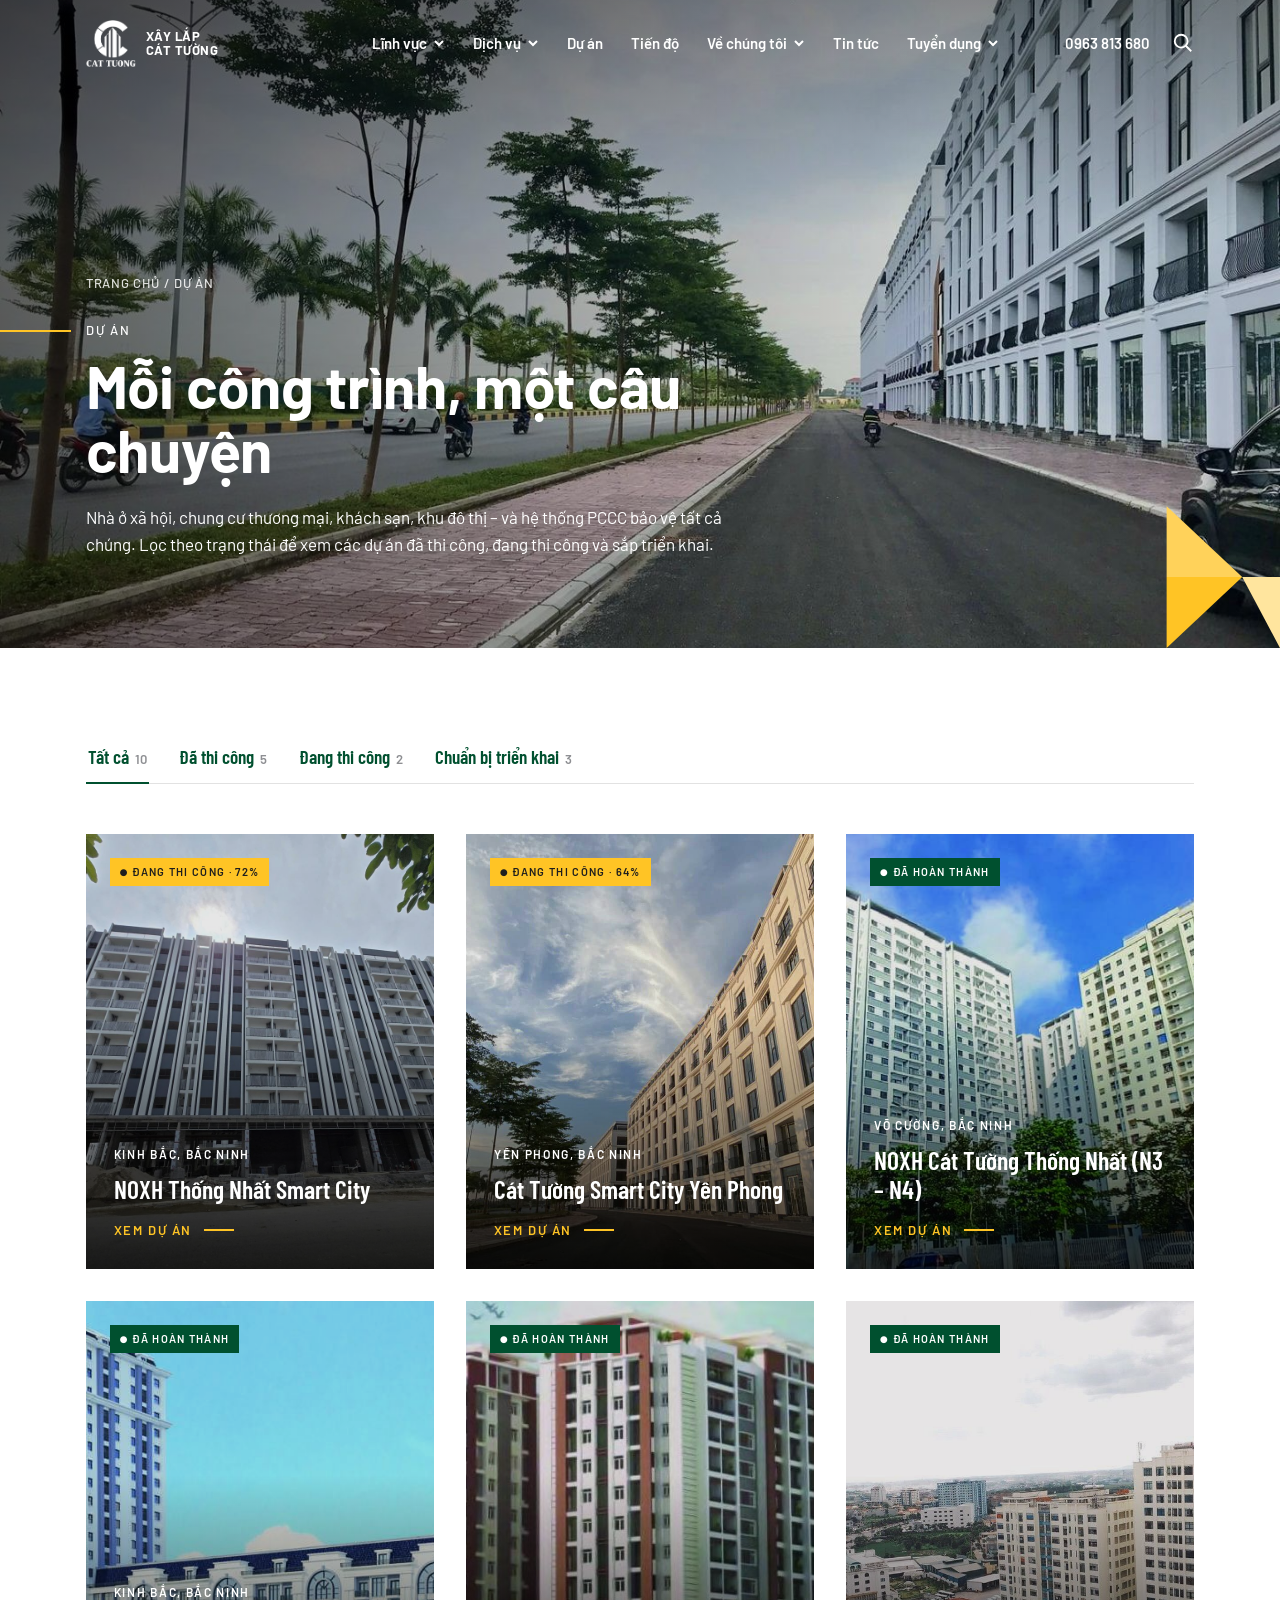
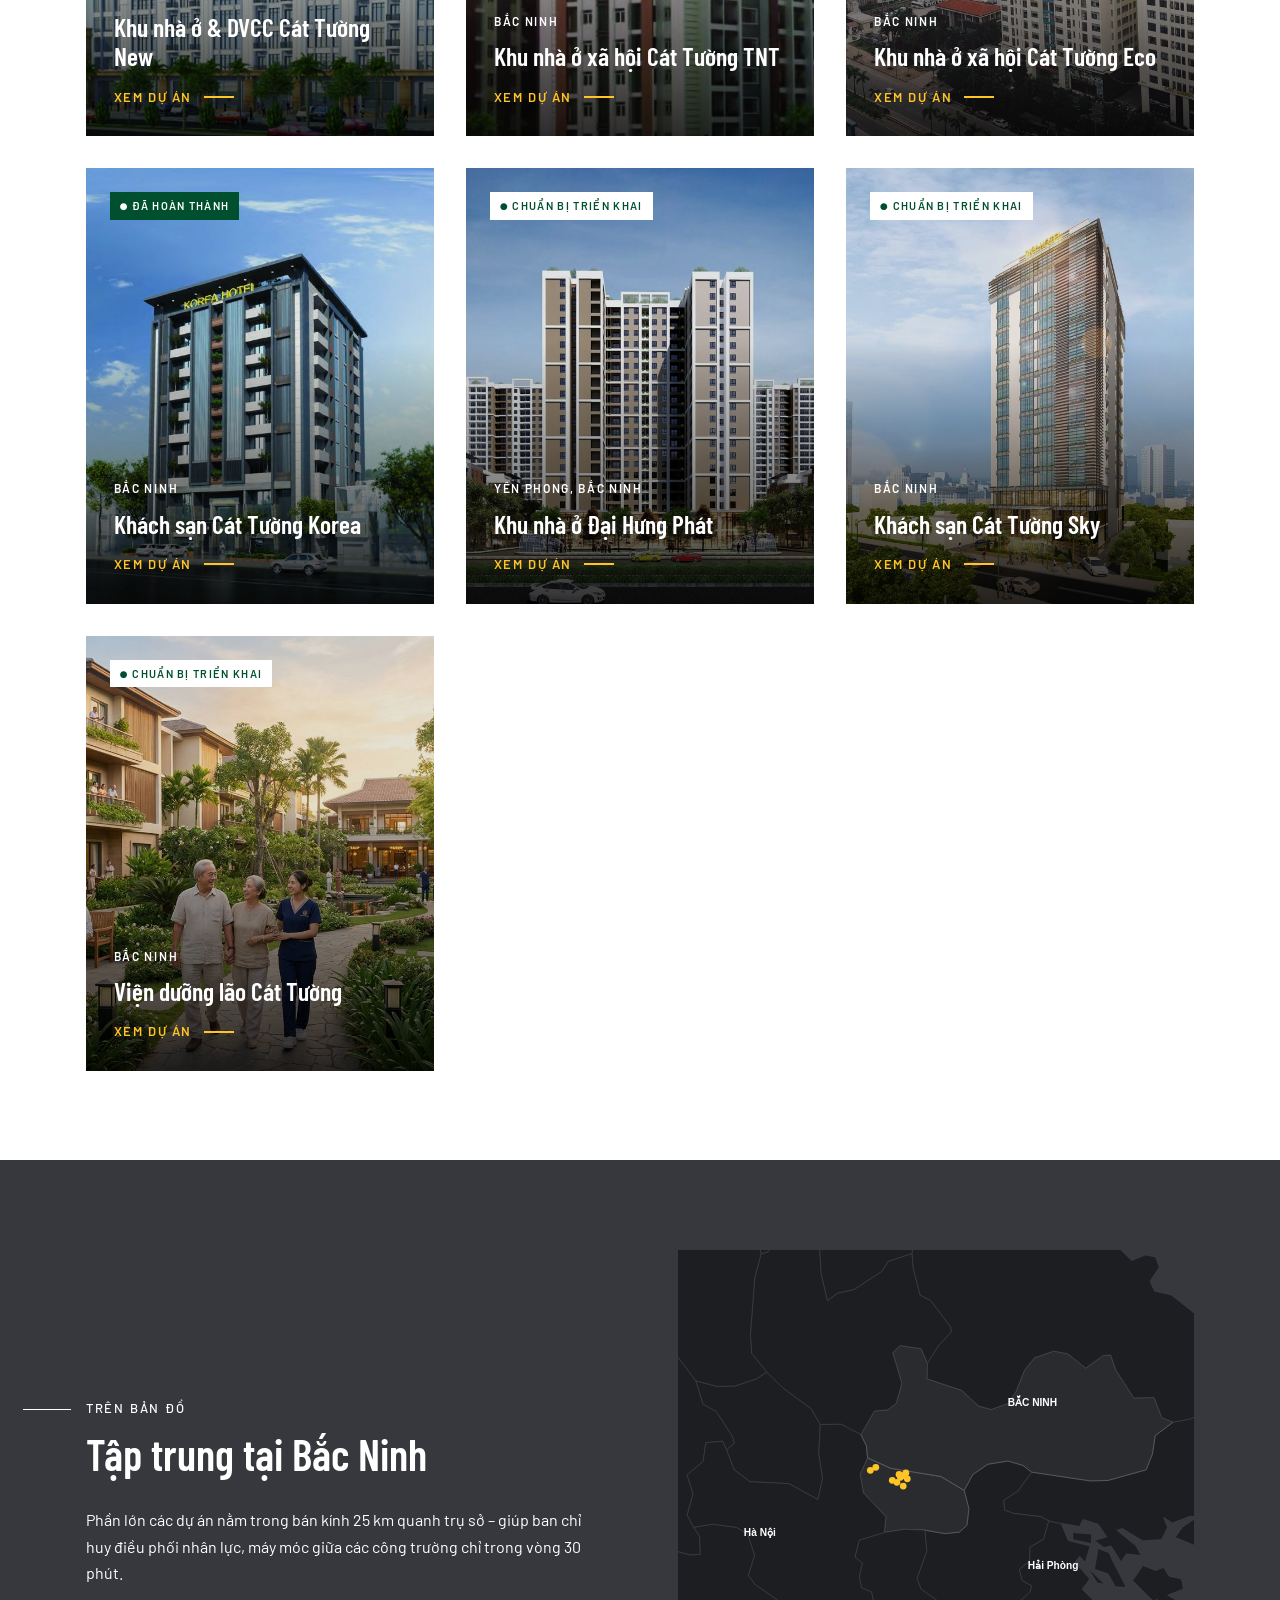
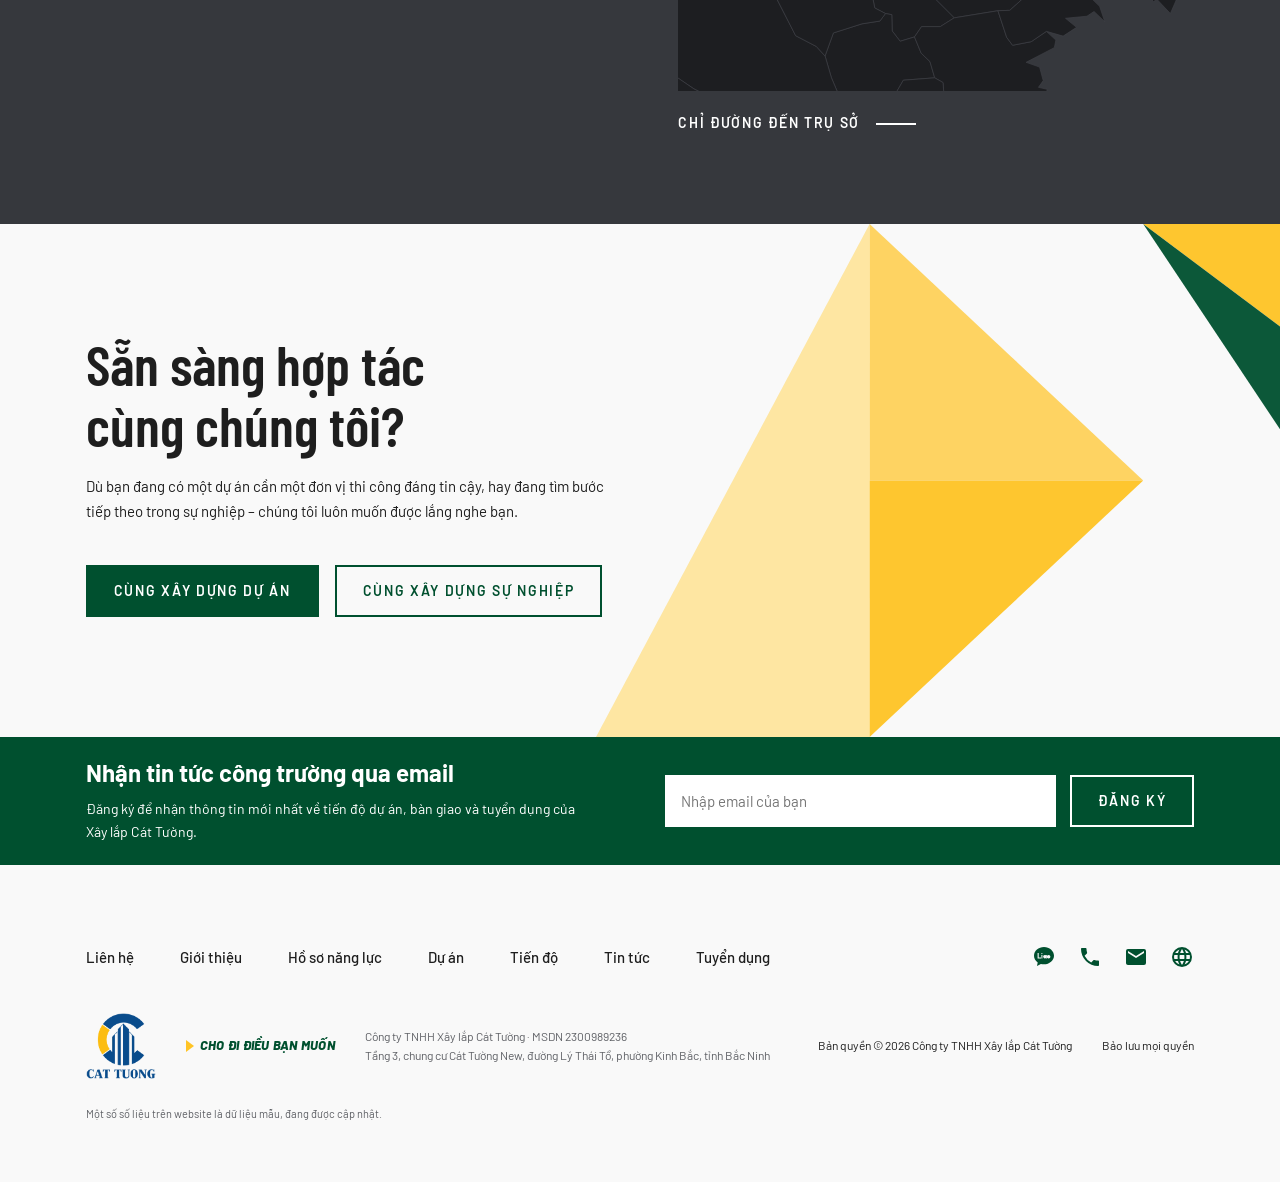
==== du-an-chi-tiet.html @ aa511624 "Website Xây lắp Cát Tường – giao diện theo pcl.com (Barlow, xanh #00502F, vàng #FFC425): header thả " ====
<!doctype html>
<html lang="vi">
<head>
<meta charset="utf-8"><meta name="viewport" content="width=device-width,initial-scale=1">
<title>Chi tiết dự án – Xây lắp Cát Tường</title>
<meta name="description" content="Thông tin chi tiết dự án do Công ty TNHH Xây lắp Cát Tường thi công.">
<link rel="icon" href="img/logo.png">
<link rel="preconnect" href="https://fonts.googleapis.com"><link rel="preconnect" href="https://fonts.gstatic.com" crossorigin>
<link href="https://fonts.googleapis.com/css2?family=Barlow:ital,wght@0,400;0,500;0,600;0,700;0,800;1,400;1,800&family=Barlow+Condensed:wght@500;600;700&display=swap" rel="stylesheet">
<link rel="stylesheet" href="assets/style.css">
</head>
<body data-page="du-an">
<main id="main"><div id="root"></div></main>
<script>document.write('<scr'+'ipt src="assets/data.js?v='+Math.floor(Date.now()/60000)+'"></scr'+'ipt>')</script>
<script src="assets/app.js"></script>
<script>
const id=new URLSearchParams(location.search).get('id'), P=CT.projects;
if(!P.find(x=>x.id===id)) location.replace('du-an.html');
const p=P.find(x=>x.id===id)||P[0], I=ctImg, [sc,st]=ctStatus(p.status);
document.title=p.name+' – Xây lắp Cát Tường';
const msCls={done:'d',cur:'c',next:''};
const others=P.filter(x=>x.id!==p.id).slice(0,3);
document.getElementById('root').innerHTML=`
<section class="phero" style="min-height:78vh"><img src="${I(p.cover)}" alt="${p.name}"><div class="wrap">
  <div class="crumbs"><a href="index.html">Trang chủ</a> / <a href="du-an.html">Dự án</a> / ${p.name}</div>
  <span class="tag ${sc}">${st}</span>
  <h1>${p.name}</h1><p>${p.summary}</p></div></section>

<section class="sec"><div class="wrap grid2" style="align-items:start">
  <div class="rv">
    <span class="eyebrow" style="color:var(--blue)">${p.type}</span>
    <h2 class="h2" style="font-size:clamp(28px,3vw,42px)">Câu chuyện công trình</h2>
    ${p.story.map(s=>`<p class="lead" style="margin-bottom:16px">${s}</p>`).join('')}
  </div>
  <div class="rv">
    <dl class="facts">
      <div><dt>Chủ đầu tư</dt><dd>${p.owner}</dd></div>
      <div><dt>Địa điểm</dt><dd>${p.location}</dd></div>
      <div style="grid-column:1/-1"><dt>Phạm vi công việc</dt><dd>${p.scope}</dd></div>
      <div><dt>Quy mô</dt><dd>${p.scale}</dd></div>
      <div><dt>Thời gian</dt><dd>${p.time}</dd></div>
      <div style="grid-column:1/-1"><dt>Giai đoạn hiện tại</dt><dd>${p.phase}</dd></div>
    </dl>
    <div class="prog" style="margin-top:24px"><div class="prog-top"><span>Tiến độ tổng thể</span><b>${p.progress}%</b></div><div class="bar"><i data-w="${p.progress}"></i></div></div>
  </div>
</div></section>

<section class="sec soft"><div class="wrap ${p.log?'grid2':''}" style="align-items:start">
  <div class="rv"><span class="eyebrow" style="color:var(--blue)">Mốc tiến độ</span><h2 class="h2" style="font-size:clamp(28px,3vw,42px)">Từ khởi công đến bàn giao</h2>
    <ul class="ms">${p.milestones.map(([s,d,t])=>`<li class="${msCls[s]}"><b>${d}${s==='cur'?' · Đang thực hiện':''}</b>${t}</li>`).join('')}</ul></div>
  ${p.log?`<div class="rv"><span class="eyebrow" style="color:var(--blue)">Nhật ký công trường</span><div style="display:grid;gap:16px;margin-top:20px">${p.log.map(([d,im,t])=>`<a href="${I(im)}" data-lb="log" data-cap="${d} – ${t}" style="display:grid;grid-template-columns:140px 1fr;gap:16px;align-items:center;background:#fff;padding:10px"><img src="${I(im)}" alt="" loading="lazy" style="aspect-ratio:4/3;object-fit:cover"><span><b style="color:var(--blue)">${d}</b><br>${t}</span></a>`).join('')}</div></div>`:''}
</div></section>

<section class="sec"><div class="wrap">
  <div class="sec-head"><div><span class="eyebrow" style="color:var(--blue)">Thư viện ảnh</span><h2 class="h2" style="font-size:clamp(28px,3vw,42px)">Hình ảnh dự án</h2></div><span style="color:var(--muted)">${p.images.length} ảnh · bấm để phóng to</span></div>
  <div class="gal rv">${p.images.map((im,i)=>`<a class="${i===0?'w':''}" href="${I(im)}" data-lb="g" data-cap="${p.name}"><img src="${I(im)}" alt="" loading="lazy"></a>`).join('')}</div>
</div></section>

<section class="sec soft"><div class="wrap">
  <div class="sec-head"><h2 class="h2" style="font-size:clamp(28px,3vw,42px)">Dự án khác</h2><a class="link" href="du-an.html"><span class="arrow">Tất cả dự án</span></a></div>
  <div class="grid3">${others.map(ctCard).join('')}</div>
</div></section>`;
ctObserve();
</script>
</body>
</html>
---- assets/style.css ----
/* Xây lắp Cát Tường — hệ thiết kế theo pcl.com
   Màu: xanh PCL #00502F, vàng #FFC425, than chì #36383D, nền xám #F9F9F9
   Chữ: Barlow (thân) + Barlow Condensed (tiêu đề) – đúng font PCL, có đủ dấu tiếng Việt */
:root{
  --red:#00502F;--red-dark:#004026;--red-faded:#E3EDE8;--teal:#1E1E1E;--teal-dark:#36383D;--black:#36383D;--yellow:#FFC425;
  --gray-l:#E2E2E2;--gray-d:#CFCFCF;--soft:#F9F9F9;--line:#E2E2E2;--paper:#fff;
  --ink:#1E1E1E;--ink-2:#1E1E1E;--muted:#5f6166;
  --navy:var(--black);--blue:var(--red);--accent:var(--yellow);--sky:var(--red);
  --green:#00502F;--sage:#9DBDAE;--y2:#FFE59E;--y3:#FFD25A;--char:#36383D;
  --max:1152px;--gut:clamp(16px,6.7vw,144px);--radius:0px;
  --font:'Barlow',ui-sans-serif,system-ui,sans-serif;
  --f-head:'Barlow Condensed','Barlow',ui-sans-serif,system-ui,sans-serif;
  --f-mono:'Barlow',ui-sans-serif,system-ui,sans-serif;
}
*{box-sizing:border-box;margin:0;padding:0}
html{scroll-behavior:smooth}
body{font-family:var(--font);color:var(--teal);background:#fff;font-size:20px;line-height:1.5;letter-spacing:-.005em;-webkit-font-smoothing:antialiased;overflow-x:hidden}
img,video{max-width:100%;display:block}
a{color:inherit;text-decoration:none}
button{font:inherit;cursor:pointer;border:0;background:none;color:inherit}
.wrap{max-width:calc(var(--max) + 2*var(--gut));margin:0 auto;padding:0 var(--gut)}
.skip{position:absolute;left:-999px;top:8px;background:var(--red);color:#fff;padding:8px 14px;z-index:999}
.skip:focus{left:8px}
h1,h2,h3,.h2,.h3{font-family:var(--f-head);font-weight:400;letter-spacing:-.01em}
.mono,.eyebrow{font-family:var(--f-mono);text-transform:uppercase;letter-spacing:.02em}

/* ---------- header ---------- */
.hdr{position:fixed;inset:0 0 auto 0;z-index:100;color:#fff;border-top:4px solid var(--red);transition:transform .35s,background .3s,color .3s}
.hdr.solid,.hdr.light{background:#fff;color:var(--teal);box-shadow:0 1px 0 var(--line)}
.hdr.hide{transform:translateY(-100%)}
.hdr-in{display:flex;align-items:center;gap:40px;height:86px}
.brand{display:flex;align-items:center;gap:10px;font-family:var(--f-head);font-weight:700;font-size:17px;line-height:1.05;letter-spacing:.01em}
.brand img{width:46px;height:46px;object-fit:contain;background:#fff;border-radius:50%;padding:3px}
.brand small{display:block;font-family:var(--f-mono);font-weight:400;font-size:10px;letter-spacing:.06em;opacity:.8;text-transform:uppercase;margin-top:3px}
.nav{display:flex;gap:6px;margin-left:auto;align-items:center;list-style:none}
.nav>li{position:relative;list-style:none}
.nav>li>a{display:block;padding:30px 20px;font-weight:600;font-size:17px;text-transform:uppercase;letter-spacing:.01em}
.nav>li>a.on,.nav>li:hover>a{color:var(--red)}
.mega{position:absolute;top:100%;left:50%;transform:translateX(-50%) translateY(6px);width:620px;background:#fff;color:var(--teal);display:grid;grid-template-columns:240px 1fr;opacity:0;visibility:hidden;transition:.25s;box-shadow:0 24px 60px rgba(0,0,0,.18);border-radius:var(--radius);overflow:hidden}
.nav>li:hover .mega,.nav>li:focus-within .mega{opacity:1;visibility:visible;transform:translateX(-50%)}
.mega img{width:100%;height:100%;object-fit:cover;min-height:240px}
.mega ul{list-style:none;padding:26px 30px}
.mega li a{display:block;padding:9px 0;font-size:17px;font-weight:500}
.mega li a:hover{color:var(--red)}
.mega h4{font-family:var(--f-mono);font-weight:400;font-size:12px;letter-spacing:.04em;text-transform:uppercase;color:var(--red);margin-bottom:8px}
.hdr .icons{display:flex;align-items:center;gap:14px}
.hdr .search{width:44px;height:44px;display:grid;place-items:center}
.burger{width:48px;height:48px;border-radius:50%;background:#2b2b2b;position:relative;display:block}
.hdr.solid .burger,.hdr.light .burger{background:var(--soft)}
.burger span{position:absolute;left:14px;height:2px;background:#fff;border-radius:2px;transition:.3s}
.hdr.solid .burger span,.hdr.light .burger span{background:var(--teal)}
.burger span:nth-child(1){top:17px;width:20px}.burger span:nth-child(2){top:23px;width:20px}.burger span:nth-child(3){top:29px;width:14px}
.hdr .cta{display:none}

/* full menu (meganav) */
.meganav{position:fixed;inset:0;z-index:200;background:#fff;color:var(--teal);display:grid;grid-template-columns:minmax(300px,30%) 1fr;transform:translateY(-102%);transition:transform .5s cubic-bezier(.7,0,.2,1);overflow:auto}
.menu-open .meganav{transform:none}
.menu-open{overflow:hidden}
.meganav .col-l{background:var(--soft);padding:110px 40px 60px}
.meganav .col-r{padding:110px clamp(24px,5vw,80px) 60px;display:grid;grid-template-columns:repeat(3,1fr);gap:40px 50px;align-content:start}
.meganav h5{font-family:var(--f-mono);font-weight:400;font-size:12px;text-transform:uppercase;letter-spacing:.04em;color:var(--red);margin-bottom:14px}
.meganav .grp>a{display:block;font-family:var(--f-head);font-size:30px;line-height:1.15;margin-bottom:14px}
.meganav .grp>a:hover,.meganav li a:hover{color:var(--red)}
.meganav ul{list-style:none}.meganav li a{display:block;padding:6px 0;font-size:18px}
.meganav .post{display:grid;grid-template-columns:96px 1fr;gap:14px;margin-bottom:20px;align-items:center}
.meganav .post img{aspect-ratio:1;object-fit:cover;border-radius:4px}
.meganav .post b{display:block;font-weight:500;font-size:16px;line-height:1.3}
.meganav .post small{font-family:var(--f-mono);font-size:11px;text-transform:uppercase;color:var(--muted)}
.meganav .close{position:absolute;top:26px;right:clamp(16px,7vw,100px);width:48px;height:48px;border-radius:50%;background:var(--soft);font-size:26px;line-height:1}
.meganav .mtop{position:absolute;top:26px;left:40px}
.meganav .contact{grid-column:1/-1;border-top:1px solid var(--line);padding-top:26px;display:flex;gap:40px;flex-wrap:wrap;font-size:18px}
@media (max-width:1100px){.nav{display:none}}
@media (max-width:860px){.meganav{grid-template-columns:1fr}.meganav .col-l{order:2;padding:40px 24px}.meganav .col-r{grid-template-columns:1fr;padding:100px 24px 30px;gap:26px}.meganav .mtop{left:24px}.meganav .close{right:16px}}

/* ---------- arrow links (đặc trưng Bechtel) ---------- */
.arr,.link{display:inline-flex;align-items:center;gap:16px;color:var(--red);font-weight:600;font-size:18px;line-height:1.2;letter-spacing:-.01em;border:0;padding:0}
.arr::before,.link::before{content:"";flex:0 0 46px;height:46px;border-radius:50%;background:var(--red) url("data:image/svg+xml,%3Csvg xmlns='http://www.w3.org/2000/svg' viewBox='0 0 24 24' fill='none' stroke='white' stroke-width='2.2' stroke-linecap='round' stroke-linejoin='round'%3E%3Cpath d='M5 12h14M13 6l6 6-6 6'/%3E%3C/svg%3E") center/22px no-repeat;transition:transform .25s,background-color .25s}
.arr:hover::before,.link:hover::before{transform:translateX(4px);background-color:var(--red-dark)}
.on-dark .arr,.dark .link,.dark .arr,.vbg .arr{color:#fff}
.link .arrow::after{content:none}
.arr.up::before{background-image:url("data:image/svg+xml,%3Csvg xmlns='http://www.w3.org/2000/svg' viewBox='0 0 24 24' fill='none' stroke='white' stroke-width='2.2' stroke-linecap='round'%3E%3Cpath d='M7 17L17 7M8 7h9v9'/%3E%3C/svg%3E")}
.go{position:absolute;right:20px;bottom:20px;width:40px;height:40px;border-radius:50%;background:var(--red) url("data:image/svg+xml,%3Csvg xmlns='http://www.w3.org/2000/svg' viewBox='0 0 24 24' fill='none' stroke='white' stroke-width='2' stroke-linecap='round'%3E%3Cpath d='M7 17L17 7M8 7h9v9'/%3E%3C/svg%3E") center/20px no-repeat;transition:transform .25s}
a:hover .go{transform:scale(1.1)}

/* buttons (mono, viền đỏ như ACCEPT ALL) */
.btn{display:inline-flex;align-items:center;gap:10px;padding:13px 22px;font-family:var(--f-mono);font-size:14px;text-transform:uppercase;letter-spacing:.04em;border:1.5px solid var(--red);border-radius:2px;transition:.2s}
.btn-p,.btn-d{background:var(--red);color:#fff}
.btn-p:hover,.btn-d:hover{background:var(--red-dark);border-color:var(--red-dark)}
.btn-o{color:#fff;border-color:#fff}
.btn-o:hover{background:#fff;color:var(--black)}
.btns{display:flex;gap:14px;flex-wrap:wrap;margin-top:34px}
.arrow::after{content:" →"}

/* ---------- home hero ---------- */
.hero{position:relative;min-height:100svh;background:#000;color:#fff;display:flex;align-items:flex-end;overflow:hidden}
.hero-bg{position:absolute;inset:0}
.hero-bg video,.hero-bg img{width:100%;height:100%;object-fit:cover;opacity:.55}
.hero::after{content:"";position:absolute;inset:0;background:linear-gradient(180deg,rgba(0,0,0,.55),rgba(0,0,0,.15) 40%,rgba(0,0,0,.7))}
.hero-in{position:relative;z-index:2;width:100%;padding-top:140px;padding-bottom:70px;display:grid;grid-template-columns:1fr 340px;gap:60px;align-items:end}
.hero h1{font-size:clamp(48px,8.4vw,120px);line-height:1;letter-spacing:-.02em;max-width:11ch}
.hero p{font-size:clamp(18px,1.6vw,24px);line-height:1.5;max-width:36em;margin-top:44px;letter-spacing:-.015em}
.hero-news{position:relative;display:flex;align-items:center;gap:16px}
.hero-news .stack{position:relative;flex:1}
.hero-news .stack::before{content:"";position:absolute;inset:18px 18px -2px -18px;background:#fff;opacity:.85;border-radius:8px;z-index:0}
.hero-news .nc{position:relative;z-index:1;background:#fff;color:var(--black);border-radius:8px;padding:22px;display:none}
.hero-news .nc.on{display:block;animation:fade .5s}
.hero-news .nc img{border-radius:6px;aspect-ratio:16/9;object-fit:cover;width:100%}
.hero-news .nc b{display:block;font-weight:500;font-size:17px;line-height:1.3;margin-top:16px}
.hero-news .nc small{display:block;font-family:var(--f-mono);font-size:11px;text-transform:uppercase;color:var(--red);margin-top:10px}
.hero-news>button{width:28px;height:40px;font-size:30px;color:#fff;opacity:.85}
.hero-news>button:hover{opacity:1}
@keyframes fade{from{opacity:0;transform:translateY(10px)}to{opacity:1;transform:none}}
@media (max-width:900px){.hero-in{grid-template-columns:1fr;gap:40px}.hero-news{max-width:380px}}

/* ---------- inner hero ---------- */
.phero{position:relative;color:#fff;min-height:70vh;display:flex;align-items:flex-end;background:#000;overflow:hidden}
.phero>img,.phero>video{position:absolute;inset:0;width:100%;height:100%;object-fit:cover;opacity:.6}
.phero::before{content:"";position:absolute;inset:0;z-index:1;background:linear-gradient(180deg,rgba(0,0,0,.5),rgba(0,0,0,.05) 45%,rgba(0,0,0,.75))}
.phero .wrap{position:relative;z-index:2;padding-top:150px;padding-bottom:70px;width:100%}
.phero h1{font-size:clamp(44px,7vw,104px);line-height:1;letter-spacing:-.02em;margin:18px 0 26px;max-width:14ch}
.phero p{max-width:38em;font-size:clamp(18px,1.5vw,22px)}
.crumbs{font-family:var(--f-mono);font-size:12px;text-transform:uppercase;letter-spacing:.04em;opacity:.85}
.crumbs a:hover{color:var(--yellow)}
.phero .eyebrow{color:var(--yellow)}

/* ---------- sections ---------- */
.sec{padding:clamp(80px,10vw,140px) 0}
.sec.soft{background:var(--soft)}
.sec.dark,.sec.blue{background:var(--black);color:#fff}
/* (đã bỏ nền chấm bi) */
.eyebrow{display:inline-block;font-size:13px;color:var(--red)}
.dark .eyebrow,.vbg .eyebrow{color:var(--yellow)}
.eyebrow::before{content:none}
.h2{font-size:clamp(40px,5vw,72px);line-height:1.05;letter-spacing:-.02em;margin:12px 0 30px;max-width:16ch}
.h3{font-size:clamp(26px,2.4vw,36px);line-height:1.15;margin-bottom:16px}
.lead{font-size:clamp(18px,1.4vw,20px);line-height:1.55;color:var(--teal);max-width:38em}
.dark .lead,.vbg .lead,.blue .lead{color:#fff}
.lead+.lead{margin-top:24px}
.sec-head{display:flex;justify-content:space-between;align-items:flex-end;gap:30px;margin-bottom:56px;flex-wrap:wrap}
.sec-head .h2{margin-bottom:0}
.split{display:grid;grid-template-columns:1fr 1fr;gap:clamp(30px,6vw,100px);align-items:start}
.split .h2{margin-top:0}
.grid2{display:grid;grid-template-columns:1fr 1fr;gap:clamp(30px,6vw,100px);align-items:center}
.grid3{display:grid;grid-template-columns:repeat(3,1fr);gap:32px}
.grid4{display:grid;grid-template-columns:repeat(4,1fr);gap:24px}
@media (max-width:900px){.split,.grid2,.grid3{grid-template-columns:1fr}.grid4{grid-template-columns:1fr 1fr}}
@media (max-width:520px){.grid4{grid-template-columns:1fr}}

/* video background section */
.vbg{position:relative;color:#fff;background:#000;overflow:hidden;min-height:100svh;display:flex;align-items:flex-end}
.vbg>video,.vbg>img{position:absolute;inset:0;width:100%;height:100%;object-fit:cover;opacity:.6}
.vbg::before{content:"";position:absolute;inset:0;z-index:1;background:linear-gradient(180deg,rgba(0,0,0,.25),rgba(0,0,0,.1) 40%,rgba(0,0,0,.8))}
.vbg .wrap{position:relative;z-index:2;width:100%;padding-top:120px;padding-bottom:80px}
.vbg .split{align-items:end}
.vbg .h2{margin-bottom:34px}
.play{display:inline-flex;align-items:center;gap:20px;text-align:left}
.play i{width:64px;height:64px;border-radius:50%;background:var(--red);position:relative;flex:0 0 64px;transition:transform .25s}
.play i::after{content:"";position:absolute;left:26px;top:20px;border-left:18px solid #fff;border-top:12px solid transparent;border-bottom:12px solid transparent}
.play:hover i{transform:scale(1.08)}
.play b{display:block;font-weight:500;font-size:20px}
.play small{font-size:13px;opacity:.85}
.vmodal{position:fixed;inset:0;z-index:400;background:rgba(0,0,0,.92);display:none;align-items:center;justify-content:center;padding:60px 16px}
.vmodal.on{display:flex}
.vmodal video{max-width:1200px;width:100%;max-height:100%}
.vmodal button{position:absolute;top:16px;right:16px;color:#fff;font-size:40px;width:56px;height:56px}

/* centered narrow (Building Tomorrow, Together) */
.narrow{max-width:760px;margin:0 auto;text-align:left}
.narrow .h2{text-align:center;max-width:none;font-size:clamp(34px,3.4vw,48px);margin-bottom:40px}

/* media box (Teams Building) */
.mbox{position:relative;background:#000;border-radius:var(--radius);overflow:hidden;aspect-ratio:4/5}
.mbox video,.mbox img{width:100%;height:100%;object-fit:cover}

/* stats */
.stats{display:grid;grid-template-columns:repeat(4,1fr);gap:0;margin-top:70px;border-top:1px solid var(--line)}
.dark .stats,.vbg .stats{border-color:rgba(255,255,255,.25)}
.stat{padding:30px 24px 0 0}
.stat b{display:block;font-family:var(--f-head);font-weight:400;font-size:clamp(44px,5vw,76px);line-height:1;letter-spacing:-.03em}
.stat b sup{font-family:var(--f-mono);font-size:.22em;color:var(--red);margin-left:6px;vertical-align:top;position:relative;top:.6em;text-transform:uppercase}
.dark .stat b sup,.vbg .stat b sup{color:var(--yellow)}
.stat>span{display:block;margin-top:14px;font-size:16px;max-width:18ch;opacity:.9}
@media (max-width:900px){.stats{grid-template-columns:1fr 1fr}.stat{padding-bottom:26px}}

/* ---------- project cards (Featured Projects) ---------- */
.pc{position:relative;display:block;border-radius:var(--radius);overflow:hidden;aspect-ratio:5/6;background:#000;color:#fff}
.pc img{width:100%;height:100%;object-fit:cover;opacity:.75;transition:transform .8s,opacity .4s}
.pc:hover img{transform:scale(1.05);opacity:.65}
.pc::after{content:"";position:absolute;inset:0;background:linear-gradient(180deg,transparent 45%,rgba(0,0,0,.7))}
.pc .t{position:absolute;left:28px;right:80px;bottom:26px;z-index:2}
.pc small{display:block;font-family:var(--f-mono);font-size:12px;text-transform:uppercase;letter-spacing:.03em;color:var(--yellow);margin-bottom:12px}
.pc h3{font-size:clamp(22px,1.9vw,27px);line-height:1.15;font-weight:500}
.pc .go{z-index:2;right:24px;bottom:26px}
.car-track{display:flex;gap:32px;overflow-x:auto;scroll-snap-type:x mandatory;scrollbar-width:none;margin-right:calc(-1*var(--gut));padding-right:var(--gut)}
.car-track::-webkit-scrollbar{display:none}
.car-track>*{flex:0 0 min(500px,80vw);scroll-snap-align:start}
.car-ctl{display:flex;align-items:center;gap:14px;margin-top:30px}
.car-ctl button{width:30px;height:30px;border-radius:50%;background:var(--red-faded);color:var(--red);font-size:16px;line-height:1;transition:.2s}
.car-ctl button:hover{background:var(--red);color:#fff}
.car-count{font-family:var(--f-mono);font-size:13px;color:var(--red);min-width:70px;text-align:center}

/* generic cards (trang con) */
.card{display:block;position:relative;background:transparent}
.card .ph{aspect-ratio:4/3;overflow:hidden;border-radius:var(--radius);background:var(--gray-l)}
.card .ph img{width:100%;height:100%;object-fit:cover;transition:transform .7s}
.card:hover .ph img{transform:scale(1.05)}
.card .bd{padding:20px 0 6px}
.card small{display:block;font-family:var(--f-mono);font-size:12px;text-transform:uppercase;letter-spacing:.03em;color:var(--red)}
.card h3{font-size:24px;line-height:1.2;margin:10px 0 8px;font-weight:400}
.card:hover h3{color:var(--red)}
.card p{font-size:16px;color:var(--muted)}
.dark .card p{color:rgba(255,255,255,.75)}.dark .card small{color:var(--yellow)}
.tag{display:inline-block;font-family:var(--f-mono);font-size:11px;text-transform:uppercase;letter-spacing:.03em;padding:5px 10px;border-radius:999px;background:var(--soft);color:var(--teal)}
.tag.done{background:#e6f0ea;color:#1d6b3d}.tag.run{background:var(--red);color:#fff}.tag.plan{background:var(--gray-l);color:var(--teal)}
.tag::before{content:"● ";font-size:9px;vertical-align:1px}

/* featured posts */
.posts{display:grid;grid-template-columns:2fr 1fr 1fr;gap:32px}
.posts .card:first-child{grid-row:span 2}
.posts .card:first-child .ph{aspect-ratio:auto;height:calc(100% - 130px);min-height:360px}
.posts .card:first-child h3{font-size:clamp(26px,2.4vw,34px)}
@media (max-width:900px){.posts{grid-template-columns:1fr}.posts .card:first-child{grid-row:auto}.posts .card:first-child .ph{height:auto;aspect-ratio:4/3;min-height:0}}

/* service tiles */
.tiles{display:grid;grid-template-columns:repeat(4,1fr);gap:24px}
.tile{position:relative;aspect-ratio:3/4;overflow:hidden;border-radius:var(--radius);color:#fff;display:flex;align-items:flex-end;background:#000}
.tile img{position:absolute;inset:0;width:100%;height:100%;object-fit:cover;opacity:.75;transition:transform .8s}
.tile::before{content:"";position:absolute;inset:0;z-index:1;background:linear-gradient(180deg,transparent 40%,rgba(0,0,0,.8))}
.tile:hover img{transform:scale(1.06)}
.tile .t{position:relative;z-index:2;padding:26px 70px 26px 26px}
.tile .n{font-family:var(--f-mono);font-size:12px;color:var(--yellow);text-transform:uppercase}
.tile h3{font-size:24px;line-height:1.15;margin:10px 0 0;font-weight:500}
.tile p{font-size:15px;margin-top:10px;opacity:.85}
.tile .go{z-index:2}
@media (max-width:1000px){.tiles{grid-template-columns:1fr 1fr}}
@media (max-width:560px){.tiles{grid-template-columns:1fr}.tile{aspect-ratio:4/3}}

/* ---------- legacy timeline ---------- */
.legacy{display:grid;grid-template-columns:1fr 120px 1fr;gap:40px;align-items:start}
.legacy .yrs{list-style:none;padding-top:20px}
.legacy .yrs button{display:flex;align-items:center;gap:8px;font-family:var(--f-mono);font-size:13px;color:var(--muted);padding:9px 12px;border-radius:999px;margin-bottom:6px;transition:.2s}
.legacy .yrs button::before{content:"";width:7px;height:7px;border-radius:50%;background:currentColor}
.legacy .yrs button.on{background:var(--red);color:#fff}
.legacy .yrs button:hover:not(.on){color:var(--red)}
.lcard{position:relative;background:#000;color:#fff;border-radius:var(--radius);overflow:hidden;aspect-ratio:4/5;display:none}
.lcard.on{display:block;animation:fade .5s}
.lcard img{position:absolute;inset:0;width:100%;height:100%;object-fit:cover;opacity:.55}
.lcard::after{content:"";position:absolute;inset:0;background:linear-gradient(180deg,transparent 30%,rgba(0,0,0,.85))}
.lcard .t{position:absolute;left:28px;right:80px;bottom:28px;z-index:2}
.lcard small{font-family:var(--f-mono);font-size:12px;text-transform:uppercase;color:var(--yellow)}
.lcard h3{font-size:28px;margin:12px 0 10px;font-weight:500}
.lcard p{font-size:15px;line-height:1.45}
.lcard .go{z-index:2}
.legacy .txt p{font-size:17px;margin-bottom:22px;max-width:34em}
.legacy .txt a.u{color:var(--red);text-decoration:underline}
@media (max-width:1000px){.legacy{grid-template-columns:1fr}.legacy .yrs{display:flex;flex-wrap:wrap;gap:6px;padding:0}.legacy .yrs button{margin:0}}

/* old tab timeline (trang khác) */
.tl-years{display:flex;gap:8px;flex-wrap:wrap;margin-bottom:34px}
.tl-years button{font-family:var(--f-mono);font-size:13px;padding:9px 14px;border-radius:999px;color:inherit;opacity:.7}
.tl-years button.on{background:var(--red);color:#fff;opacity:1}
.tl-pane{display:none;grid-template-columns:1.1fr 1fr;gap:50px;align-items:center}
.tl-pane.on{display:grid;animation:fade .5s}
.tl-pane img{width:100%;aspect-ratio:16/10;object-fit:cover;border-radius:var(--radius)}
.tl-pane .yr{font-family:var(--f-head);font-size:clamp(60px,9vw,130px);line-height:.9}

/* ---------- progress ---------- */
.prog{margin:16px 0 4px}
.prog-top{display:flex;justify-content:space-between;gap:12px;font-size:15px;margin-bottom:8px}
.prog-top b{font-family:var(--f-mono);font-weight:400;color:var(--red)}
.bar{height:6px;background:var(--gray-l);border-radius:3px;overflow:hidden}
.bar i{display:block;height:100%;width:0;background:var(--red);border-radius:3px;transition:width 1.4s cubic-bezier(.2,.8,.2,1)}
.dark .bar{background:rgba(255,255,255,.2)}
.pcard{display:grid;grid-template-columns:320px 1fr;background:#fff;border-radius:var(--radius);margin-bottom:28px;overflow:hidden;border:1px solid var(--line)}
.pcard>img{width:100%;height:100%;object-fit:cover;min-height:260px}
.pcard .bd{padding:30px 34px}
@media (max-width:760px){.pcard{grid-template-columns:1fr}}

/* ---------- story chapters ---------- */
.chap{display:grid;grid-template-columns:200px 1fr;gap:clamp(24px,6vw,100px);padding:clamp(56px,7vw,100px) 0;border-top:1px solid var(--line)}
.chap .side{position:sticky;top:120px;align-self:start}
.chap .side .yr{font-family:var(--f-head);font-size:clamp(56px,6vw,92px);line-height:.9;color:var(--red);letter-spacing:-.03em}
.chap .side .no{font-family:var(--f-mono);font-size:12px;text-transform:uppercase;letter-spacing:.04em;color:var(--muted);margin-bottom:10px}
.chap h2{font-size:clamp(30px,3.2vw,48px);line-height:1.08;letter-spacing:-.02em;margin-bottom:26px}
.chap p{margin-bottom:20px;max-width:36em;font-size:19px}
.chap .dropcap::first-letter{float:left;font-family:var(--f-head);font-size:4.4em;line-height:.82;color:var(--red);margin:6px 14px 0 0}
.chap figure{margin:36px 0}
.chap figure img{width:100%;max-height:600px;object-fit:cover;border-radius:var(--radius)}
.chap figcaption{font-family:var(--f-mono);font-size:12px;text-transform:uppercase;letter-spacing:.03em;color:var(--muted);margin-top:12px}
.duo{display:grid;grid-template-columns:1fr 1fr;gap:16px}
.duo img{aspect-ratio:4/3;object-fit:cover;width:100%;border-radius:var(--radius)}
blockquote.q{font-family:var(--f-head);font-size:clamp(24px,2.4vw,34px);line-height:1.3;padding:8px 0 8px 28px;border-left:3px solid var(--red);margin:36px 0}
blockquote.q cite{display:block;font-family:var(--f-mono);font-size:12px;font-style:normal;text-transform:uppercase;color:var(--muted);margin-top:14px}
@media (max-width:820px){.chap{grid-template-columns:1fr}.chap .side{position:static}.duo{grid-template-columns:1fr}}

/* org chart */
.org{display:flex;flex-direction:column;align-items:center}
.org .node{background:#fff;border:1px solid var(--line);border-top:3px solid var(--red);border-radius:4px;padding:18px 20px;text-align:center;max-width:320px}
.org .node b{display:block;font-family:var(--f-mono);font-weight:400;font-size:13px;text-transform:uppercase;letter-spacing:.03em}
.org .node span{display:block;font-size:14px;color:var(--muted);margin-top:8px;line-height:1.45}
.org .node.top{background:var(--black);color:#fff;border-top-color:var(--yellow)}
.org .node.top span{color:rgba(255,255,255,.75)}
.org .vl{width:1px;height:30px;background:var(--gray-d)}
.org .row{display:grid;grid-template-columns:repeat(4,1fr);gap:18px;position:relative;padding-top:30px;width:100%}
.org .row::before{content:"";position:absolute;top:0;left:12.5%;right:12.5%;height:1px;background:var(--gray-d)}
.org .row .node{max-width:none;position:relative}
.org .row .node::before{content:"";position:absolute;top:-31px;left:50%;width:1px;height:28px;background:var(--gray-d)}
.org .row2{grid-template-columns:repeat(2,1fr);max-width:600px}
.org .row2::before{left:25%;right:25%}
@media (max-width:820px){.org .row{grid-template-columns:1fr 1fr}.org .row::before,.org .row .node::before{display:none}}

/* tables */
.tbl-wrap{overflow-x:auto;border-top:1px solid var(--teal)}
table.tbl{width:100%;border-collapse:collapse;font-size:16px;min-width:720px}
.tbl th{text-align:left;font-family:var(--f-mono);font-weight:400;font-size:12px;text-transform:uppercase;letter-spacing:.03em;color:var(--red);padding:16px 14px;border-bottom:1px solid var(--line)}
.tbl td{padding:16px 14px;border-bottom:1px solid var(--line);vertical-align:top}
.tbl tr:hover td{background:var(--soft)}
.tbl .num{text-align:right;font-variant-numeric:tabular-nums}

/* subnav */
.subnav{position:sticky;top:0;z-index:50;background:#fff;border-bottom:1px solid var(--line)}
.subnav .wrap{display:flex;gap:6px;overflow-x:auto;scrollbar-width:none}
.subnav a{padding:20px 14px;font-family:var(--f-mono);font-size:12px;text-transform:uppercase;letter-spacing:.03em;white-space:nowrap;color:var(--muted);border-bottom:2px solid transparent}
.subnav a.on,.subnav a:hover{color:var(--red);border-color:var(--red)}

/* docs */
.docs{display:grid;grid-template-columns:repeat(4,1fr);gap:24px}
.doc{display:block;cursor:zoom-in}
.doc img{aspect-ratio:3/4;object-fit:cover;object-position:top;width:100%;background:var(--soft);border-radius:var(--radius);border:1px solid var(--line);transition:.3s}
.doc:hover img{transform:translateY(-4px);box-shadow:0 16px 30px rgba(0,0,0,.12)}
.doc b{display:block;font-weight:500;font-size:17px;margin-top:14px;line-height:1.3}
.doc span{font-family:var(--f-mono);font-size:11px;text-transform:uppercase;color:var(--muted)}
@media (max-width:900px){.docs{grid-template-columns:1fr 1fr}}

/* chips */
.chips{display:flex;gap:8px;flex-wrap:wrap;margin-bottom:44px}
.chip{font-family:var(--f-mono);font-size:12px;text-transform:uppercase;letter-spacing:.03em;padding:10px 16px;border-radius:999px;background:var(--soft);transition:.2s}
.chip.on,.chip:hover{background:var(--red);color:#fff}
.chip i{font-style:normal;opacity:.7;margin-left:6px}

/* steps */
.steps{counter-reset:s;display:grid;grid-template-columns:repeat(4,1fr);gap:40px 32px}
.step{counter-increment:s;border-top:1px solid var(--teal);padding-top:22px}
.step::before{content:counter(s,decimal-leading-zero);font-family:var(--f-mono);font-size:13px;color:var(--red);display:block;margin-bottom:16px}
.step h3{font-size:23px;margin-bottom:10px}
.step p{font-size:16px}
@media (max-width:900px){.steps{grid-template-columns:1fr 1fr}}
@media (max-width:520px){.steps{grid-template-columns:1fr}}

/* milestones */
.ms{list-style:none;position:relative;margin-top:20px}
.ms li{position:relative;padding:0 0 20px 30px;font-size:16px}
.ms li::before{content:"";position:absolute;left:6px;top:8px;bottom:-6px;width:1px;background:var(--gray-d)}
.ms li:last-child::before{display:none}
.ms li::after{content:"";position:absolute;left:1px;top:5px;width:11px;height:11px;border-radius:50%;background:#fff;border:1.5px solid var(--gray-d)}
.ms li.d::after{background:var(--teal);border-color:var(--teal)}
.ms li.c::after{background:var(--red);border-color:var(--red);box-shadow:0 0 0 5px var(--red-faded)}
.ms li b{display:block;font-family:var(--f-mono);font-weight:400;font-size:12px;text-transform:uppercase;color:var(--muted);margin-bottom:2px}
.ms li.c b{color:var(--red)}

/* gallery + lightbox */
.gal{display:grid;grid-template-columns:repeat(4,1fr);gap:12px}
.gal a{display:block;aspect-ratio:1;overflow:hidden;cursor:zoom-in;border-radius:4px}
.gal a img{width:100%;height:100%;object-fit:cover;transition:transform .5s}
.gal a:hover img{transform:scale(1.06)}
.gal a.w{grid-column:span 2;grid-row:span 2}
@media (max-width:700px){.gal{grid-template-columns:1fr 1fr}}
.lb{position:fixed;inset:0;background:rgba(0,0,0,.94);z-index:300;display:none;align-items:center;justify-content:center;padding:60px 16px}
.lb.on{display:flex}
.lb img{max-width:100%;max-height:100%;object-fit:contain}
.lb p{position:absolute;bottom:18px;left:0;right:0;text-align:center;color:#fff;font-family:var(--f-mono);font-size:12px;text-transform:uppercase;padding:0 16px}
.lb button{position:absolute;color:#fff;font-size:34px;width:56px;height:56px}
.lb .x{top:10px;right:10px}.lb .pv{left:6px;top:50%;transform:translateY(-50%)}.lb .nx{right:6px;top:50%;transform:translateY(-50%)}

/* facts */
.facts{display:grid;grid-template-columns:1fr 1fr;border-top:1px solid var(--teal)}
.facts div{padding:18px 18px 18px 0;border-bottom:1px solid var(--line)}
.facts dt{font-family:var(--f-mono);font-size:12px;text-transform:uppercase;letter-spacing:.03em;color:var(--red)}
.facts dd{margin-top:6px;font-size:17px}

/* accordion */
.acc details{border-bottom:1px solid var(--line)}
.acc summary{list-style:none;padding:24px 50px 24px 0;font-family:var(--f-head);font-size:22px;cursor:pointer;position:relative}
.acc summary::-webkit-details-marker{display:none}
.acc summary::after{content:"+";position:absolute;right:0;top:18px;width:36px;height:36px;border-radius:50%;background:var(--red);color:#fff;display:grid;place-items:center;font-size:22px;transition:.3s}
.acc details[open] summary::after{transform:rotate(45deg)}
.acc details p{padding:0 0 24px;font-size:17px;max-width:40em}

/* form */
.form{display:grid;grid-template-columns:1fr 1fr;gap:20px}
.form .f{display:flex;flex-direction:column;gap:8px}
.form .f.full{grid-column:1/-1}
.form label{font-family:var(--f-mono);font-size:12px;text-transform:uppercase;letter-spacing:.03em;color:var(--red)}
.form input,.form select,.form textarea{font:inherit;font-size:17px;padding:14px 0;border:0;border-bottom:1px solid var(--teal);background:transparent;color:var(--teal);border-radius:0}
.form input:focus,.form select:focus,.form textarea:focus{outline:0;border-color:var(--red)}
@media (max-width:640px){.form{grid-template-columns:1fr}}

/* icon row, pills */
.icon-row{display:grid;grid-template-columns:repeat(3,1fr);gap:40px}
.icon-row>div{border-top:1px solid currentColor;padding-top:24px}
.icon-row .ic{font-size:26px;margin-bottom:14px}
.icon-row h3{font-size:24px;margin-bottom:10px}
.icon-row p{font-size:16px;opacity:.85}
@media (max-width:820px){.icon-row{grid-template-columns:1fr}}
.pill-list{display:flex;flex-wrap:wrap;gap:8px;margin-top:18px}
.pill-list span{font-family:var(--f-mono);font-size:11px;text-transform:uppercase;padding:7px 12px;border-radius:999px;background:var(--soft)}
.badge-sample{display:inline-block;font-family:var(--f-mono);font-size:11px;text-transform:uppercase;background:var(--yellow);color:var(--black);padding:3px 9px;border-radius:999px;vertical-align:middle;letter-spacing:.02em}
.statement{font-family:var(--f-head);font-size:clamp(34px,4.6vw,66px);line-height:1.08;letter-spacing:-.02em;max-width:20ch}
.statement em{font-style:normal;color:var(--red)}
.dark .statement em{color:var(--yellow)}
.cta-band{position:relative;color:#fff;background:#000;overflow:hidden}
.cta-band>img,.cta-band>video{position:absolute;inset:0;width:100%;height:100%;object-fit:cover;opacity:.45}
.cta-band .wrap{position:relative;z-index:2}
.cta-band .lead{color:#fff}

/* ---------- footer (tail) ---------- */
.ftr{background:var(--teal-dark);color:#fff;padding:80px 0 70px;font-size:16px}
.ftr-top{display:grid;grid-template-columns:repeat(5,1fr);gap:30px;padding-bottom:80px;border-bottom:1px solid rgba(255,255,255,.18)}
.ftr h4{font-family:var(--font);font-weight:700;font-size:20px;margin-bottom:22px;letter-spacing:-.01em}
.ftr ul{list-style:none}
.ftr li{padding:0 0 22px;line-height:1.2}
.ftr li a:hover{color:var(--red-faded)}
.ftr .bold li{padding-bottom:18px}
.ftr .bold a{font-weight:700;font-size:20px}
.ftr-bot{display:grid;grid-template-columns:auto 1fr 1fr 1fr auto;gap:30px 40px;padding-top:80px;align-items:start}
.ftr-bot .logo{width:84px;height:84px;background:#fff;border-radius:50%;padding:6px;object-fit:contain}
.ftr-bot .ct a{display:block;font-size:20px;margin-bottom:18px}
.ftr-bot .lg a{display:block;font-size:14px;margin-bottom:20px}
.ftr-bot .soc{display:flex;gap:16px;justify-content:flex-end}
.ftr-bot .soc a{width:40px;height:40px;border-radius:50%;background:#fff;color:var(--teal-dark);display:grid;place-items:center;font-weight:700;font-size:14px}
.ftr-bot .soc a:hover{background:var(--red);color:#fff}
.ftr-bot .copy{font-size:14px;margin-top:26px;text-align:right}
.note{font-size:12px;opacity:.6;margin-top:10px;text-align:right}
@media (max-width:1000px){.ftr-top{grid-template-columns:1fr 1fr}.ftr-bot{grid-template-columns:1fr 1fr}.ftr-bot .soc,.ftr-bot .copy,.note{justify-content:flex-start;text-align:left}}

/* reveal */
.rv{opacity:0;transform:translateY(30px);transition:opacity .9s ease,transform .9s ease}
.rv.in{opacity:1;transform:none}
@media (prefers-reduced-motion:reduce){.rv{opacity:1;transform:none;transition:none}html{scroll-behavior:auto}}

/* ---------- điện thoại ---------- */
.mbar{display:none}
@media (max-width:760px){
  body{font-size:18px;padding-bottom:62px}
  .hdr-in{height:68px;gap:12px}
  .brand{font-size:15px}.brand img{width:40px;height:40px}.brand small{font-size:9px}
  .hdr .search{display:none}
  .burger{width:42px;height:42px}
  .burger span{left:11px}.burger span:nth-child(1){top:14px}.burger span:nth-child(2){top:20px}.burger span:nth-child(3){top:26px}
  .mbar{display:grid;grid-template-columns:repeat(4,1fr);position:fixed;left:0;right:0;bottom:0;z-index:150;background:#fff;border-top:1px solid var(--line);padding-bottom:env(safe-area-inset-bottom)}
  .mbar a{display:flex;flex-direction:column;align-items:center;justify-content:center;gap:3px;height:58px;font-family:var(--f-mono);font-size:10px;text-transform:uppercase;color:var(--teal)}
  .mbar a span{font-size:18px;line-height:1}
  .mbar a.hi{background:var(--red);color:#fff}
  .hero h1{font-size:clamp(44px,12.5vw,58px)}
  .hero p{margin-top:26px;font-size:19px}
  .hero-in{padding-top:110px;padding-bottom:40px}
  .phero{min-height:64svh}.phero .wrap{padding-top:110px;padding-bottom:44px}
  .phero h1{font-size:clamp(40px,11vw,52px)}
  .sec{padding:72px 0}
  .h2{font-size:clamp(36px,10vw,46px)}
  .vbg{min-height:auto}.vbg .wrap{padding-top:260px;padding-bottom:56px}
  .vbg .split{gap:30px}
  .sec-head{margin-bottom:36px}
  .stat b{font-size:46px}
  .car-track{gap:16px}.car-track>*{flex-basis:82vw}
  .pc{aspect-ratio:4/5}
  .chap{grid-template-columns:1fr !important;padding:44px 0 !important;gap:14px}
  .chap .side{position:static}
  .gal{grid-template-columns:1fr 1fr !important}
  .gal a{aspect-ratio:1 !important}
  .gal a.w{grid-column:span 2;grid-row:auto;aspect-ratio:4/3 !important}
  .pcard .bd{padding:22px}.pcard>img{min-height:0;aspect-ratio:16/9}
  .ms[style*="grid"]{display:block !important}
  .facts{grid-template-columns:1fr}
  .docs{gap:14px}.doc b{font-size:14px}.doc span{display:none}
  .org .row{grid-template-columns:1fr;gap:10px;padding-top:14px}.org .row2{max-width:none}
  .tbl-wrap{overflow:visible;border:0}
  table.tbl{min-width:0}
  .tbl thead{display:none}
  .tbl,.tbl tbody,.tbl tr,.tbl td{display:block;width:100%}
  .tbl tr{border-top:1px solid var(--teal);padding:12px 0 16px}
  .tbl tr:hover td{background:transparent}
  .tbl td{border:0;padding:5px 0;display:grid;grid-template-columns:40% 1fr;gap:10px;text-align:left !important;font-size:15px}
  .tbl td::before{content:attr(data-l);font-family:var(--f-mono);font-size:11px;text-transform:uppercase;color:var(--red);padding-top:3px}
  .tbl td.stt{display:none}
  .tbl td.tt{grid-template-columns:1fr;font-family:var(--f-head);font-size:20px;padding-bottom:8px}
  .tbl td.tt::before{display:none}
  .ftr{padding:56px 0 40px}.ftr-top{padding-bottom:40px;gap:10px 20px}
  .ftr-bot{padding-top:40px}
  .legacy .lcard{aspect-ratio:4/5}
}
.hdr-up .subnav{top:90px}
@media (max-width:760px){.hdr-up .subnav{top:72px}}
@media (max-width:760px){.ftr-bot{grid-template-columns:1fr}.ftr-bot .ct a{font-size:17px;word-break:break-all}.ftr-bot .soc{justify-content:flex-start}.ftr-bot .copy,.note{text-align:left}}
/* sửa theo báo cáo kiểm tra */
.hdr .icons{margin-left:auto}
@media (min-width:901px){.stats:has(> :nth-child(5)){grid-template-columns:repeat(5,1fr)}}
.dark .ms li b{color:rgba(255,255,255,.6)}
.dark .ms li::before{background:rgba(255,255,255,.25)}
.dark .ms li.d::after{background:var(--yellow);border-color:var(--yellow)}
.dark .ms li.c b{color:var(--yellow)}
.gal{grid-auto-flow:dense}
/* sứ mệnh 4 đối tượng & giá trị cốt lõi (theo Sổ tay văn hoá) */
.mis{display:grid;grid-template-columns:1fr 1fr;gap:34px 40px;margin-top:10px}
.mis div{border-top:1px solid var(--teal);padding-top:18px}
.mis b{display:block;font-family:var(--f-mono);font-weight:400;font-size:12px;text-transform:uppercase;letter-spacing:.03em;color:var(--red);margin-bottom:10px}
.mis p{font-size:17px;line-height:1.5}
.vals{display:grid;grid-template-columns:repeat(3,1fr);gap:50px 40px}
.vals div{border-top:1px solid var(--teal);padding-top:22px}
.vals span{font-family:var(--f-mono);font-size:12px;color:var(--red)}
.vals h3{font-size:clamp(34px,3.4vw,48px);margin:8px 0 12px;letter-spacing:-.02em}
.vals p{font-size:17px}
.slogan{font-family:var(--f-mono);font-size:13px;text-transform:uppercase;letter-spacing:.08em;color:var(--yellow);display:block;margin-bottom:22px}
@media (max-width:900px){.mis{grid-template-columns:1fr}.vals{grid-template-columns:1fr 1fr}}
@media (max-width:560px){.vals{grid-template-columns:1fr}}
@media (max-width:1000px){.icon-row[style*="repeat(4"],.icon-row[style*="repeat(5"]{grid-template-columns:1fr 1fr !important}}
@media (max-width:560px){.icon-row[style*="repeat(4"],.icon-row[style*="repeat(5"]{grid-template-columns:1fr !important}}
/* nhãn in hoa: chữ sans đậm thay cho chữ đơn cách */
.eyebrow,.meganav h5,.mega h4,.pc small,.lcard small,.card small,.tile .n,.hero-news .nc small,.crumbs,.subnav a,.chip,.tag,.badge-sample,.facts dt,.tbl th,.form label,.mis b,.vals span,.ms li b,.chap .side .no,.chap figcaption,blockquote.q cite,.doc span,.pill-list span,.btn,.car-count,.legacy .yrs button,.tl-years button,.step::before,.org .node b,.meganav .post small,.mbar a,.lb p,.tbl td::before,.stat b sup,.prog-top b{font-weight:600;letter-spacing:.06em}
.legacy .yrs button,.car-count,.prog-top b,.step::before{letter-spacing:.02em}
.ftr-top{grid-template-columns:repeat(6,1fr)}
@media (max-width:1000px){.ftr-top{grid-template-columns:1fr 1fr}}
@media (max-width:1240px) and (min-width:1101px){.nav>li>a{padding:30px 14px;font-size:16px}}
/* bài viết tin tức */
.article{max-width:760px;margin:0 auto;font-size:19px;line-height:1.65}
.article p{margin-bottom:22px}
.article h2{font-size:clamp(28px,3vw,38px);margin:40px 0 18px;letter-spacing:-.015em}
.article h3{font-size:24px;margin:32px 0 14px}
.article img{width:100%;height:auto;border-radius:var(--radius);margin:28px 0}
.article ul,.article ol{margin:0 0 22px 24px}
.article li{margin-bottom:8px}
.article a{color:var(--red);text-decoration:underline}
.article blockquote{font-family:var(--f-head);font-size:24px;border-left:3px solid var(--red);padding-left:24px;margin:30px 0}
.posts:has(> :only-child) .card:first-child .ph{height:auto;aspect-ratio:16/9}

/* =====================================================================
   LỚP GIAO DIỆN PCL (ghi đè lên các thành phần cũ + khối trang chủ mới)
   ===================================================================== */
body{font-size:16px;line-height:1.6;color:var(--ink);letter-spacing:0;padding-bottom:0}
h1,h2,h3,.h2,.h3{font-family:var(--f-head);font-weight:600;letter-spacing:0}
.mbar{display:none !important}

/* ---------- header ---------- */
.hdr{border-top:0;color:#fff;transition:transform .35s,background .25s,color .25s}
.hdr.solid,.hdr.light,.hdr.hov,.menu-open .hdr{background:#fff;color:var(--ink);box-shadow:0 1px 0 var(--line)}
.hdr-in{height:86px;gap:28px}
.brand{gap:10px;font-family:var(--font);font-weight:700;font-size:13px;line-height:1.1;letter-spacing:.04em}
.brand img{width:50px;height:50px;background:none;padding:0;border-radius:0}
.brand .lg-c{display:none}
.hdr.solid .brand .lg-c,.hdr.light .brand .lg-c,.hdr.hov .brand .lg-c,.menu-open .hdr .brand .lg-c{display:block}
.hdr.solid .brand .lg-w,.hdr.light .brand .lg-w,.hdr.hov .brand .lg-w,.menu-open .hdr .brand .lg-w{display:none}
.hdr.solid .brand span,.hdr.light .brand span,.hdr.hov .brand span,.menu-open .hdr .brand span{color:var(--green)}
.nav{gap:0;margin-left:auto;position:static}
.nav>li{position:static}
.nav>li>a{display:flex;align-items:center;gap:6px;padding:33px 14px 31px;font-family:var(--font);font-weight:600;font-size:15px;text-transform:none;letter-spacing:0;border-bottom:2px solid transparent}
.nav .chev{transition:transform .25s}
.nav>li:hover>a .chev{transform:rotate(180deg)}
.hdr .nav>li>a.on,.hdr .nav>li:hover>a{color:inherit;text-decoration:none}
.hdr.solid .nav>li:hover>a,.hdr.light .nav>li:hover>a,.hdr.hov .nav>li:hover>a,.hdr.solid .nav>li>a.on,.hdr.light .nav>li>a.on,.hdr.hov .nav>li>a.on{color:var(--green);border-bottom-color:var(--green)}
.mega{display:none}
.drop{position:absolute;left:0;right:0;top:100%;background:#fff;color:var(--ink);border-top:1px solid var(--line);box-shadow:0 30px 40px rgba(0,0,0,.12);opacity:0;visibility:hidden;transform:translateY(-6px);transition:.22s}
.nav>li.has:hover .drop,.nav>li.has:focus-within .drop{opacity:1;visibility:visible;transform:none}
.drop-in{display:grid;grid-template-columns:1.05fr 1.4fr 1.2fr;gap:48px;padding-top:44px;padding-bottom:52px}
.d-intro h3{font-size:34px;line-height:1.1;margin-bottom:14px}
.d-intro p{font-size:15px;color:var(--muted);margin-bottom:26px}
.d-links{list-style:none;display:grid;grid-template-columns:1fr 1fr;gap:6px 30px;align-content:start}
.d-links a{display:block;padding:10px 0;border-bottom:1px solid var(--line)}
.d-links b{display:block;font-weight:600;font-size:16px}
.d-links small{display:block;font-size:13px;color:var(--muted);margin-top:2px}
.d-links a:hover b{color:var(--green)}
.d-spot{display:grid;grid-template-columns:1fr 1fr;gap:18px}
.d-spot img{aspect-ratio:4/3;object-fit:cover;width:100%}
.d-spot span{display:block;font-family:var(--f-head);font-weight:600;font-size:18px;line-height:1.2;margin-top:10px}
.d-spot a:hover span{color:var(--green)}
.hdr .icons{display:flex;gap:22px;margin-left:24px}
.hdr .region{font-weight:600;font-size:15px;white-space:nowrap}
.hdr .search{display:flex;align-items:center;gap:10px;width:auto;height:44px;font-weight:600;font-size:16px}
.hdr .search span{display:none}
.burger{display:none;width:42px;height:42px;border-radius:0;background:none !important;border:1.5px solid #fff;color:#fff}
.hdr.solid .burger,.hdr.light .burger,.hdr.hov .burger,.menu-open .burger{color:var(--green);border-color:var(--green)}
.burger span{left:9px;width:22px !important;height:2px;background:currentColor !important}
.burger span:nth-child(1){top:12px}.burger span:nth-child(2){top:19px}.burger span:nth-child(3){top:26px}
.menu-open .burger span:nth-child(1){top:19px;transform:rotate(45deg)}.menu-open .burger span:nth-child(2){opacity:0}.menu-open .burger span:nth-child(3){top:19px;transform:rotate(-45deg)}
@media (max-width:1240px){.hdr .region{display:none}.nav>li>a{padding-left:10px;padding-right:10px}}
@media (max-width:1100px){.nav{display:none}.burger{display:block}.hdr .search span{display:inline}}
@media (max-width:760px){.hdr-in{height:72px}.brand img{width:44px;height:44px}.brand span{display:none}.hdr .search{display:flex}.hdr .search span{font-size:15px}.hdr .icons{gap:14px}}

/* menu điện thoại (thả xuống dưới header) */
.meganav{position:fixed;inset:86px 0 0 0;z-index:90;background:#fff;color:var(--ink);display:block;transform:translateY(-12px);opacity:0;visibility:hidden;transition:.25s;overflow:auto;padding:10px var(--gut) 40px}
.menu-open .meganav{transform:none;opacity:1;visibility:visible}
.meganav>ul{list-style:none}
.meganav>ul>li{border-bottom:1px solid var(--line)}
.meganav>ul>li>a,.meganav summary{display:flex;justify-content:space-between;align-items:center;padding:18px 0;font-family:var(--f-head);font-weight:600;font-size:24px;cursor:pointer;list-style:none}
.meganav summary::-webkit-details-marker{display:none}
.meganav details[open] summary{color:var(--green)}
.meganav details[open] .chev{transform:rotate(180deg)}
.meganav details ul{list-style:none;padding:0 0 14px 14px}
.meganav details li a{display:block;padding:8px 0;font-size:17px;color:var(--ink)}
.m-cta{margin-top:30px;display:flex;flex-direction:column;align-items:flex-start;gap:14px}
.m-cta b{font-family:var(--f-head);font-weight:600;font-size:26px}
.m-cta>a:last-child{color:var(--green);font-weight:600}
@media (max-width:760px){.meganav{top:72px}}

/* tìm kiếm */
.srch{position:fixed;inset:0;z-index:300;background:rgba(255,255,255,.98);display:none;padding-top:120px;overflow:auto}
.srch.on{display:block}
.srch .x{position:absolute;top:24px;right:var(--gut);font-size:40px;line-height:1;width:48px;height:48px;color:var(--green)}
.srch label{display:block;font-family:var(--f-head);font-weight:600;font-size:clamp(30px,4vw,48px);margin-bottom:20px}
.srch input{width:100%;font:inherit;font-size:22px;padding:14px 0;border:0;border-bottom:2px solid var(--green);background:transparent;outline:0}
.srch .rec{display:flex;flex-wrap:wrap;gap:10px;align-items:center;margin-top:20px}
.srch .rec small{font-size:12px;text-transform:uppercase;letter-spacing:.12em;margin-right:6px}
.srch .rec button{border:1.5px solid var(--green);color:var(--green);padding:6px 14px;font-weight:600;font-size:14px}
.srch .res{list-style:none;margin-top:30px}
.srch .res a{display:block;padding:16px 0;border-bottom:1px solid var(--line);font-family:var(--f-head);font-weight:600;font-size:22px}
.srch .res a:hover{color:var(--green)}
.srch .res small{display:block;font-family:var(--font);font-size:12px;text-transform:uppercase;letter-spacing:.12em;color:var(--muted)}
.srch .none{color:var(--muted);padding:16px 0}

/* ---------- nhãn mục (đường kẻ + chữ in hoa) & tiêu đề ---------- */
.eyebrow{position:relative;display:block;font-family:var(--font);font-weight:500 !important;font-size:13px;letter-spacing:.14em !important;text-transform:uppercase;color:var(--ink) !important;margin-bottom:10px}
.eyebrow::before{content:"" !important;position:absolute;right:calc(100% + 15px);top:50%;width:48px;height:1px;background:currentColor}
.dark .eyebrow,.vbg .eyebrow,.phero .eyebrow,.wwk .eyebrow,.hero .eyebrow{color:#fff !important}
.phero .eyebrow::before,.hero .eyebrow::before{background:var(--yellow);height:2px;width:max(48px,calc(var(--gut) - 15px))}
.h2{font-family:var(--f-head);font-weight:600;font-size:clamp(34px,3.4vw,48px);line-height:1.15;letter-spacing:0;margin:0 0 28px;max-width:30ch}
.h3{font-family:var(--f-head);font-weight:600}
.lead{font-size:16px;line-height:1.65;color:var(--ink);max-width:44em}
.lead+.lead{margin-top:18px}
.sec{padding:clamp(64px,7vw,110px) 0}
.sec.soft{background:var(--soft)}
.sec.dark,.sec.blue{background:var(--char)}
.dark .lead,.vbg .lead{color:#fff}

/* liên kết "TÌM HIỂU THÊM ——" & nút viền xanh */
.arr,.link{display:inline-flex;align-items:center;gap:16px;color:var(--green);font-family:var(--font);font-weight:600;font-size:14px;letter-spacing:.12em;text-transform:uppercase}
.arr::before,.link::before{content:none}
.arr::after,.link::after{content:"";width:40px;height:2px;background:currentColor;transition:width .25s}
.arr:hover::after,.link:hover::after{width:60px}
.link .arrow::after{content:none}
.on-dark .arr,.dark .link,.dark .arr,.vbg .arr,.hero .arr,.phero .arr,.wwk .arr{color:#fff}
.go{display:none}
.btn{display:inline-flex;align-items:center;justify-content:center;gap:10px;padding:13px 26px;font-family:var(--font);font-weight:600;font-size:14px;letter-spacing:.12em;text-transform:uppercase;border:2px solid var(--green);color:var(--green);background:transparent;border-radius:0;transition:.2s}
.btn:hover{background:var(--green);color:#fff}
.btn-p,.btn-d{background:var(--green);color:#fff}
.btn-p:hover,.btn-d:hover{background:var(--red-dark);border-color:var(--red-dark)}
.btn-o,.dark .btn,.wwk .btn,.vbg .btn{color:var(--green);background:#fff;border-color:#fff}
.btn-o:hover,.dark .btn:hover,.wwk .btn:hover,.vbg .btn:hover{background:var(--yellow);border-color:var(--yellow);color:var(--ink)}
.btns{gap:16px;margin-top:32px}

/* ---------- hero trang chủ (video + tab dưới đáy) ---------- */
.hero{min-height:100svh;align-items:stretch}
.hero::after{background:linear-gradient(90deg,rgba(0,0,0,.6),rgba(0,0,0,.15) 65%),linear-gradient(180deg,rgba(0,0,0,.35),transparent 30%,transparent 70%,rgba(0,0,0,.5))}
.hero-bg video{opacity:1;position:absolute;inset:0;width:100%;height:100%;object-fit:cover;transition:opacity 1s}
.hero-bg video:not(.on){opacity:0}
.hero-in{display:flex;flex-direction:column;justify-content:center;align-items:flex-start;padding-top:120px;padding-bottom:150px;gap:0}
.hs{display:none;max-width:640px}
.hs.on{display:block;animation:fade .7s}
.hero .eyebrow{font-weight:600 !important;font-size:14px}
.hero h1{font-family:var(--font);font-weight:700;font-size:clamp(40px,5vw,66px);line-height:1.08;letter-spacing:-.005em;max-width:14ch;margin:18px 0 30px}
.hero p{display:none}
.hero-tabs{position:absolute;z-index:3;left:0;right:0;bottom:40px}
.hero-tabs .wrap{display:flex;align-items:center;gap:44px}
.hero-tabs button{position:relative;font-family:var(--f-head);font-weight:600;font-size:20px;color:rgba(255,255,255,.75);padding:8px 0}
.hero-tabs button.on{color:#fff}
.hero-tabs button::before{content:"";position:absolute;left:0;top:0;height:2px;width:0;background:var(--yellow)}
.hero-tabs button.on::before{width:100%;transition:width var(--dur,8s) linear}
.hero-tabs.paused button.on::before{transition:none}
.hero-tabs .pause{margin-left:auto;width:32px;height:32px;border-radius:50%;border:2px solid var(--yellow);color:#fff;display:grid;place-items:center;padding:0}
.hero-tabs .pause::before{content:none}
.hero-tabs .pause i{width:8px;height:10px;border-left:2px solid #fff;border-right:2px solid #fff}
.hero-tabs.paused .pause i{width:0;height:0;border:0;border-left:9px solid #fff;border-top:6px solid transparent;border-bottom:6px solid transparent;margin-left:3px}
.hero-tri{position:absolute;z-index:2;right:0;bottom:4%;width:min(210px,22vw)}
@media (max-width:760px){
  .hero-in{padding-bottom:170px}
  .hero-tabs{bottom:30px}.hero-tabs .wrap{flex-wrap:wrap;gap:6px 22px}
  .hero-tabs button{font-size:18px}
  .hero-tri{display:none}
}

/* ---------- hero trang con ---------- */
.phero{min-height:72vh}
.phero>img,.phero>video{opacity:1}
.phero::before{background:linear-gradient(90deg,rgba(0,0,0,.62),rgba(0,0,0,.15) 70%),linear-gradient(180deg,rgba(0,0,0,.35),transparent 35%)}
.phero .wrap{padding-bottom:90px}
.phero h1{font-family:var(--font);font-weight:700;font-size:clamp(38px,4.6vw,62px);line-height:1.08;letter-spacing:-.005em;margin:14px 0 22px;max-width:18ch}
.phero p{font-size:17px;line-height:1.6;max-width:40em}
.crumbs{font-family:var(--font);font-weight:500;font-size:13px;letter-spacing:.06em;margin-bottom:26px}
.crumbs a:hover{color:var(--yellow)}
.phero::after{content:"";position:absolute;z-index:2;right:0;bottom:0;width:min(190px,20vw);aspect-ratio:400/300;background:url("data:image/svg+xml,%3Csvg xmlns='http://www.w3.org/2000/svg' viewBox='0 0 400 300'%3E%3Cpath d='M160 0l160 150H160z' fill='%23FFD25A'/%3E%3Cpath d='M160 150h160L160 300z' fill='%23FFC425'/%3E%3Cpath d='M320 150h80v150z' fill='%23FFE59E'/%3E%3C/svg%3E") no-repeat right bottom/contain}

/* ---------- tam giác trang trí ---------- */
.deco{position:absolute;pointer-events:none;z-index:0}
.deco-tr{top:0;right:0;width:min(170px,16vw)}
.deco-bl{left:0;bottom:0;width:min(110px,11vw)}
.has-deco{position:relative;overflow:hidden}
.has-deco>.wrap{position:relative;z-index:1}

/* ---------- WHO WE ARE ---------- */
.who{display:grid;grid-template-columns:1fr 240px;gap:24px 64px;align-items:start;margin-top:40px}
.who .txt p{margin-bottom:20px;font-size:15.5px;line-height:1.7;max-width:46em}
.kpis{display:flex;flex-direction:column;gap:30px}
.kpis b{display:block;font-family:var(--f-head);font-weight:600;font-size:34px;line-height:1;color:var(--green)}
.kpis span{display:block;font-family:var(--font);font-weight:600;font-size:20px;line-height:1.3;margin-top:6px}
@media (max-width:900px){.who{grid-template-columns:1fr}.kpis{flex-direction:row;flex-wrap:wrap;gap:24px 40px}}

/* ---------- WHERE WE WORK (nền than chì + bản đồ) ---------- */
.wwk{background:var(--char);color:#fff}
.wwk .head{display:grid;grid-template-columns:1fr 1fr;gap:30px 70px;align-items:start}
.wwk .head p{font-size:15px;line-height:1.65;margin-top:26px;font-weight:500}
.tabs{display:flex;gap:28px;flex-wrap:wrap;margin:50px 0 0}
.tabs button{font-family:var(--f-head);font-weight:600;font-size:20px;padding:4px 4px 6px;border-bottom:2px solid transparent;color:inherit}
.wwk .tabs button.on{color:var(--yellow);border-color:var(--yellow)}
.tabs-g button{color:var(--green)}
.tabs-g button.on,.tabs-g button:hover{border-color:var(--green)}
.wwk .body{display:grid;grid-template-columns:1.5fr 1fr;gap:40px;align-items:center;margin-top:20px}
.map .mp{display:none}.map .mp.on{display:block;animation:fade .5s}
.map-svg{width:100%;height:auto;display:block}
.map-svg .pv{fill:#1D1E21;stroke:#3F4146;stroke-width:1}
.map-svg .hl{fill:#26272b;stroke:#5a5c62;stroke-width:1.2}
.map-svg .dot{fill:var(--yellow)}
.map-svg text{fill:#fff;font:600 15px var(--font)}
.big b{display:block;font-family:var(--f-head);font-weight:600;font-size:clamp(64px,7.4vw,108px);line-height:1;color:var(--yellow)}
.big>span{display:block;font-weight:500;font-size:20px;margin:10px 0 50px}
.big small{display:block;font-size:13px;font-weight:600;margin-top:14px}
@media (max-width:900px){.wwk .head,.wwk .body{grid-template-columns:1fr}.big span{margin-bottom:30px}}

/* ---------- WHAT WE DO / WHAT WE BUILD (tab + ảnh lớn) ---------- */
.wwd .tabs{margin:40px 0 46px}
.pane{display:none}.pane.on{display:grid;animation:fade .5s}
.wwd .pane{grid-template-columns:1fr 1fr;gap:clamp(30px,5vw,70px);align-items:center}
.wwd .pane img{width:100%;aspect-ratio:4/3.4;object-fit:cover}
.pane h3{font-family:var(--f-head);font-weight:600;font-size:clamp(32px,3.2vw,46px);line-height:1.12;margin-bottom:22px}
.pane p{font-size:15px;line-height:1.75;margin-bottom:30px;max-width:34em}
.wwb .h2{max-width:22ch}
.show{display:grid;grid-template-columns:1.35fr 1fr;gap:clamp(30px,4vw,56px);margin-top:60px;align-items:start}
.show .ph{position:relative;aspect-ratio:4/3.3;overflow:hidden;background:var(--soft)}
.show .ph img{position:absolute;inset:0;width:100%;height:100%;object-fit:cover;opacity:0;transition:opacity .6s}
.show .ph img.on{opacity:1}
.show .tabs{margin:0 0 40px;gap:22px}
.show .tabs button{font-size:18px}
.show .card-s{display:none}.show .card-s.on{display:block;animation:fade .5s}
.card-s .k{font-size:13px;letter-spacing:.14em;text-transform:uppercase;font-weight:500}
.card-s h3{font-family:var(--f-head);font-weight:600;font-size:clamp(30px,2.8vw,40px);line-height:1.12;margin:12px 0 18px}
.card-s p{font-size:15px;line-height:1.7;margin-bottom:20px}
.card-s dl{display:grid;grid-template-columns:auto 1fr;gap:8px 10px;font-size:11px;letter-spacing:.12em;text-transform:uppercase;margin-bottom:30px}
.card-s dt{font-weight:500}.card-s dd{font-weight:700}
.show .ctl{display:flex;align-items:center;gap:12px;margin-top:28px}
.circ{width:42px;height:42px;border-radius:50%;border:1.5px solid #cfcfcf;display:grid;place-items:center;color:var(--ink);transition:.2s;background:#fff}
.circ:hover{border-color:var(--green);color:var(--green)}
.circ svg{width:20px;height:20px}
@media (max-width:900px){.wwd .pane,.show{grid-template-columns:1fr}.show .side{order:-1}}

/* ---------- CAREERS ---------- */
.vid{position:relative;display:block;width:100%;aspect-ratio:16/8.3;background:#727272;overflow:hidden;margin:44px 0 30px}
.vid img{width:100%;height:100%;object-fit:cover;opacity:.75;transition:transform .8s}
.vid:hover img{transform:scale(1.03)}
.vid i{position:absolute;left:50%;top:50%;width:78px;height:78px;margin:-39px 0 0 -39px;border-radius:50%;background:#fff}
.vid i::after{content:"";position:absolute;left:31px;top:24px;border-left:22px solid #000;border-top:15px solid transparent;border-bottom:15px solid transparent}
.career-line{font-family:var(--f-head);font-weight:600;font-size:clamp(22px,2vw,28px);line-height:1.25;margin-bottom:24px}
.cbtns{display:grid;grid-template-columns:repeat(3,1fr);gap:24px}
.cbtns .btn{width:100%}
@media (max-width:760px){.cbtns{grid-template-columns:1fr;gap:12px}.vid i{transform:scale(.75)}}

/* ---------- OUR OWNERS + spotlight ---------- */
.own{display:grid;grid-template-columns:1fr 1fr;gap:30px 70px;align-items:start}
.own p{font-size:15px;line-height:1.7;margin-bottom:20px}
.spot{position:relative;display:grid;grid-template-columns:1fr 1fr;background:var(--soft);margin-top:70px;min-height:520px}
.spot .sl{display:none;padding:70px 64px 120px}
.spot .sl.on{display:block;animation:fade .5s}
.spot h3{font-family:var(--font);font-weight:700;font-size:clamp(30px,2.8vw,40px);line-height:1.15}
.spot .role{font-weight:600;font-size:15px;margin:12px 0 34px}
.spot .q{font-size:15px;line-height:1.7;max-width:34em}
.spot .ph{position:relative}
.spot .ph img{position:absolute;inset:0;width:100%;height:100%;object-fit:cover;opacity:0;transition:opacity .6s}
.spot .ph img.on{opacity:1}
.spot .ph::before{content:"";position:absolute;z-index:2;left:-40px;bottom:0;width:40px;height:220px;background:repeating-linear-gradient(135deg,transparent 0 9px,#7aa595 9px 10.5px),repeating-linear-gradient(45deg,transparent 0 9px,#7aa595 9px 10.5px)}
.spot .ctl{position:absolute;left:64px;bottom:50px;display:flex;align-items:center;gap:14px}
.dots{display:flex;gap:7px;margin-left:24px}
.dots i{width:6px;height:6px;border-radius:50%;background:#bdbdbd}
.dots i.on{background:var(--green)}
@media (max-width:900px){.own,.spot{grid-template-columns:1fr}.spot .ph{aspect-ratio:4/3.4;order:-1}.spot .ph::before{display:none}.spot .sl{padding:40px 24px 110px}.spot .ctl{left:24px;bottom:36px}}

/* ---------- image + text (An toàn) ---------- */
.imt{display:grid;grid-template-columns:1fr 1fr;gap:clamp(30px,6vw,90px);align-items:center}
.imt img{width:100%;aspect-ratio:4/3.4;object-fit:cover}
.imt h3{font-family:var(--font);font-weight:700;font-size:clamp(30px,2.8vw,40px);line-height:1.15;margin-bottom:16px}
.imt p{font-size:15px;line-height:1.7;margin-bottom:28px;max-width:32em}
@media (max-width:900px){.imt{grid-template-columns:1fr}}

/* ---------- Latest News ---------- */
.news-h{display:flex;align-items:center;justify-content:space-between;gap:20px;margin-bottom:44px}
.news-h h2{font-family:var(--font);font-weight:600;font-size:24px}
.news-h .r{display:flex;align-items:center;gap:30px}
.news-h .dots{margin:0}
.ntrack{display:flex;gap:24px;overflow-x:auto;scroll-snap-type:x mandatory;scrollbar-width:none;margin-right:calc(-1*var(--gut));padding-right:var(--gut)}
.ntrack::-webkit-scrollbar{display:none}
.ncard{flex:0 0 calc((100% - 48px)/3.1);scroll-snap-align:start}
.ncard img{width:100%;aspect-ratio:16/9;object-fit:cover}
.ncard small{display:block;font-size:11px;font-weight:600;letter-spacing:.14em;text-transform:uppercase;margin:22px 0 10px}
.ncard h3{font-family:var(--f-head);font-weight:600;font-size:22px;line-height:1.25}
.ncard:hover h3{color:var(--green)}
.ncard .d{display:block;font-size:12px;margin-top:16px}
@media (max-width:900px){.ncard{flex-basis:78vw}.news-h .dots{display:none}}

/* ---------- pre-footer, đăng ký, footer ---------- */
.pf{position:relative;background:var(--soft);padding:110px 0 120px;overflow:hidden}
.pf .wrap{position:relative;z-index:1}
.pf h2{font-family:var(--f-head);font-weight:600;font-size:clamp(38px,4.4vw,62px);line-height:1.08;max-width:16ch}
.pf p{font-size:15px;line-height:1.7;max-width:36em;margin-top:18px}
.pf .btns{margin-top:40px}
.pf-tri{position:absolute;right:0;bottom:0;height:100%;max-height:520px;width:auto;opacity:.95}
@media (max-width:900px){.pf-tri{height:40%;opacity:.45}}
.subs{background:var(--green);color:#fff;padding:22px 0}
.subs .wrap{display:grid;grid-template-columns:1fr 1fr;gap:20px 50px;align-items:center}
.subs h3{font-family:var(--font);font-weight:700;font-size:24px;line-height:1.2}
.subs p{font-size:14px;margin-top:10px;max-width:36em}
.subs form{display:flex;gap:14px}
.subs input{flex:1;min-width:0;font:inherit;font-size:15px;padding:12px 16px;border:0;background:#fff;color:var(--ink)}
.subs .btn{color:#fff;border-color:#fff;background:transparent}
.subs .btn:hover{background:#fff;color:var(--green)}
@media (max-width:900px){.subs .wrap{grid-template-columns:1fr}.subs{padding:34px 0}}
.ftr{background:var(--soft);color:var(--ink);padding:80px 0 60px;font-size:15px}
.ft-top{display:flex;justify-content:space-between;align-items:center;gap:24px;flex-wrap:wrap}
.ft-top ul{list-style:none;display:flex;flex-wrap:wrap;gap:12px 46px}
.ft-top li{padding:0}
.ft-top li a{font-weight:500}
.ft-top li a:hover{color:var(--green)}
.ftr .soc{display:flex;gap:22px}
.ftr .soc a{color:var(--green);width:24px;height:24px;display:block;background:none;border-radius:0}
.ftr .soc a svg{width:24px;height:24px}
.ftr .soc a:hover{color:var(--ink);background:none}
.ft-bot{display:grid;grid-template-columns:auto auto 1fr auto;gap:20px 30px;align-items:center;margin-top:44px}
.ft-logo img{width:70px;height:auto}
.slogan-f{position:relative;padding-left:14px;font-family:var(--font);font-weight:800;font-style:italic;font-size:13px;letter-spacing:.02em;text-transform:uppercase;color:var(--green)}
.slogan-f::before{content:"";position:absolute;left:0;top:50%;margin-top:-6px;border-left:8px solid var(--yellow);border-top:6px solid transparent;border-bottom:6px solid transparent}
.ft-info{font-size:12px;color:var(--muted);line-height:1.6}
.ftr .copy{font-size:12px;text-align:right;margin:0}
.ftr .copy span{margin-left:30px}
.ftr .note{font-size:11px;color:var(--muted);text-align:left;opacity:1;margin-top:26px}
@media (max-width:900px){.ft-bot{grid-template-columns:auto 1fr}.ft-info,.ftr .copy{grid-column:1/-1;text-align:left}.ftr .copy span{display:block;margin:4px 0 0}}

/* ---------- các thành phần trang con theo PCL ---------- */
.pc{border-radius:0;aspect-ratio:4/5}
.pc img{opacity:.9}
.pc::after{background:linear-gradient(180deg,transparent 40%,rgba(0,0,0,.78))}
.pc .t{left:28px;right:28px;bottom:28px}
.pc small{color:#fff;font-size:12px;letter-spacing:.14em;margin-bottom:10px}
.pc h3{font-family:var(--f-head);font-weight:600;font-size:clamp(24px,2vw,30px)}
.pc .more{display:inline-flex;align-items:center;gap:12px;margin-top:16px;font-size:13px;font-weight:600;letter-spacing:.12em;text-transform:uppercase;color:var(--yellow)}
.pc .more::after{content:"";width:30px;height:2px;background:currentColor;transition:width .25s}
.pc:hover .more::after{width:50px}
.card .ph{border-radius:0}
.card small{color:var(--ink);font-size:11px;letter-spacing:.14em}
.card h3{font-family:var(--f-head);font-weight:600;font-size:23px;line-height:1.25}
.card:hover h3{color:var(--green)}
.card p{font-size:15px}
.tag{border-radius:0;font-family:var(--font);font-size:11px;letter-spacing:.12em;font-weight:600}
.tag.run{background:var(--yellow);color:var(--ink)}.tag.done{background:var(--green);color:#fff}.tag.plan{background:#fff;color:var(--green)}
.chips{gap:6px 28px;border-bottom:1px solid var(--line);margin-bottom:50px}
.chip{background:none !important;color:var(--green) !important;border-radius:0;padding:4px 2px 10px;font-family:var(--f-head);font-weight:600 !important;font-size:19px;letter-spacing:0 !important;text-transform:none;border-bottom:2px solid transparent;margin-bottom:-1px}
.chip.on,.chip:hover{border-color:var(--green)}
.chip i{font-family:var(--font);font-size:13px;color:var(--muted)}
.subnav a{font-family:var(--f-head);font-weight:600 !important;font-size:17px;letter-spacing:0 !important;text-transform:none;color:var(--ink);padding:18px 12px}
.subnav a.on,.subnav a:hover{color:var(--green);border-color:var(--green)}
.hdr-up .subnav{top:86px}
@media (max-width:760px){.hdr-up .subnav{top:72px}}
.stats{border-top:0;gap:30px}
.stat{padding:24px 0 0;border-top:2px solid var(--green)}
.dark .stat,.vbg .stat{border-color:var(--yellow)}
.stat b{font-family:var(--f-head);font-weight:600;font-size:clamp(44px,4.4vw,64px);color:var(--green);letter-spacing:0}
.dark .stat b,.vbg .stat b{color:var(--yellow)}
.stat b sup{color:inherit;font-family:var(--f-head);font-size:.45em;top:.2em;margin-left:3px}
.stat>span{font-weight:600;font-size:16px;opacity:1}
.dark .stats,.vbg .stats{border-color:transparent}
.facts{border-top:2px solid var(--green)}
.facts dt,.form label,.tbl th,.ms li.c b,.prog-top b,.mis b,.vals span,.step::before,.doc span{color:var(--green)}
.tbl-wrap{border-top:2px solid var(--green)}
.vals div,.mis div,.step,.icon-row>div{border-top:2px solid var(--green)}
.dark .icon-row>div,.vbg .icon-row>div{border-color:var(--yellow)}
.vals h3{font-family:var(--f-head);font-weight:600}
.acc summary{font-family:var(--f-head);font-weight:600;font-size:22px}
.acc summary::after{border-radius:0;background:var(--green)}
.chap .side .yr{font-family:var(--f-head);font-weight:600;color:var(--green)}
.chap h2{font-family:var(--f-head);font-weight:600}
.chap .dropcap::first-letter{font-family:var(--f-head);font-weight:600;color:var(--green)}
blockquote.q{font-family:var(--f-head);font-weight:500;border-left:4px solid var(--yellow)}
.org .node{border-top:3px solid var(--green);border-radius:0}
.org .node.top{background:var(--green);border-top-color:var(--yellow)}
.org .node.top span{color:rgba(255,255,255,.8)}
.statement{font-family:var(--f-head);font-weight:600}
.statement em{color:var(--green)}
.dark .statement em,.vbg .statement em{color:var(--yellow)}
.bar{border-radius:0;height:5px}.bar i{border-radius:0;background:var(--green)}
.dark .bar i{background:var(--yellow)}
.ms li.c::after{box-shadow:0 0 0 5px rgba(0,80,47,.15)}
.legacy .yrs button{border-radius:0;font-family:var(--f-head);font-weight:600 !important;font-size:18px}
.legacy .yrs button.on{background:var(--green)}
.lcard,.mbox,.tl-pane img,.chap figure img,.duo img,.doc img,.gal a,.pcard,.article img{border-radius:0}
.lcard small{color:var(--yellow)}
.tl-years button{border-radius:0}.tl-years button.on{background:var(--green)}
.play i{background:#fff}.play i::after{border-left-color:#000}
.badge-sample{border-radius:0;background:var(--y2);font-family:var(--font)}
.form input,.form select,.form textarea{border:1px solid var(--gray-d);padding:12px 14px;background:#fff;color:var(--ink)}
.form input:focus,.form select:focus,.form textarea:focus{border-color:var(--green)}
.pill-list span{border-radius:0;font-family:var(--font)}
.vbg .h2,.dark .h2{color:#fff}
.article a{color:var(--green)}
.article blockquote{border-left-color:var(--yellow)}
@media (max-width:760px){
  body{font-size:16px}
  .sec{padding:64px 0}
  .h2{font-size:clamp(30px,8.4vw,40px)}
  .eyebrow{padding-left:42px}
  .eyebrow::before{right:auto;left:0;width:30px !important}
  .phero{min-height:64svh}.phero .wrap{padding-bottom:70px}
  .phero::after{width:110px}
  .tbl td::before{font-family:var(--font)}
  .ftr{padding:56px 0 40px}
  .ft-top ul{gap:12px 26px}
  .pf{padding:72px 0 90px}
}

/* sửa theo báo cáo kiểm tra lỗi */
.split>*,.form>*,.grid2>*{min-width:0}
.form select{width:100%;min-width:0}
.hero-tri{bottom:16%}
.hero-tabs .pause{border-color:#fff}
.srch input::-webkit-search-cancel-button{display:none}
.srch{background:#fff}
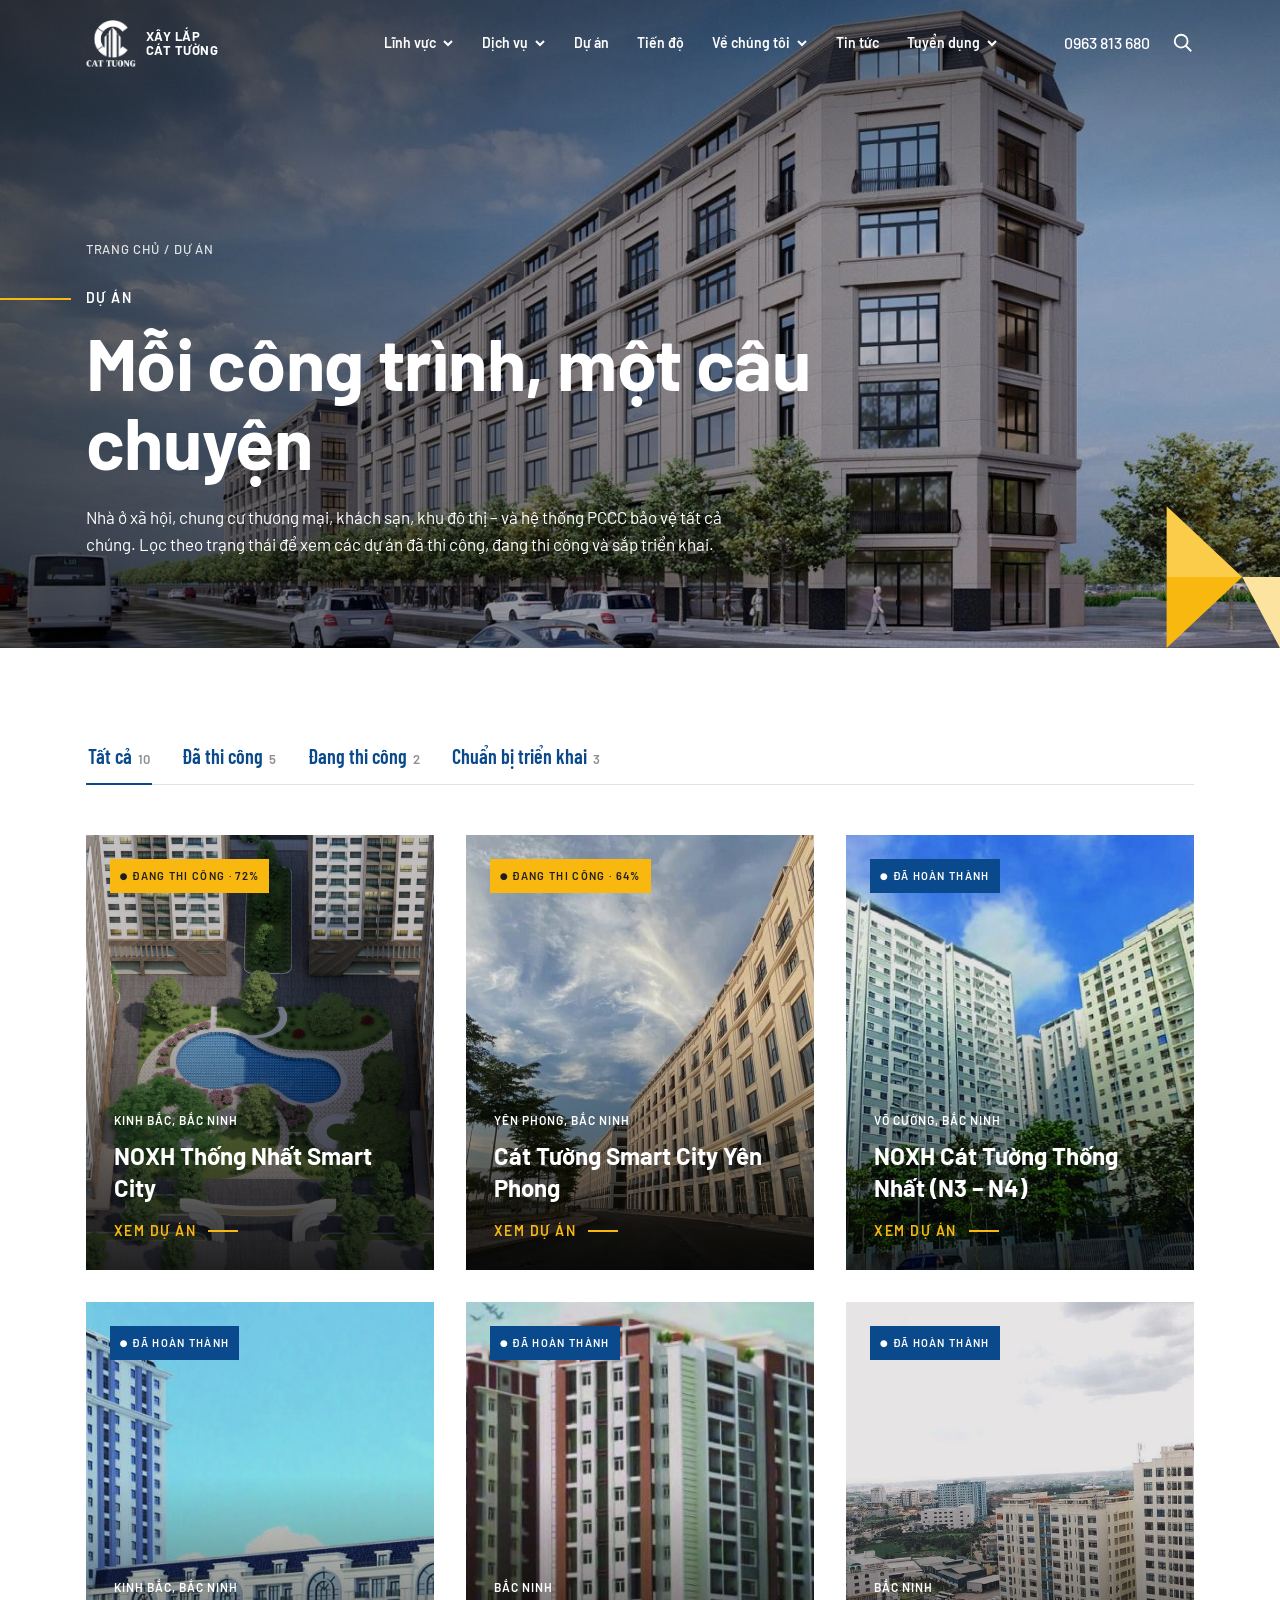
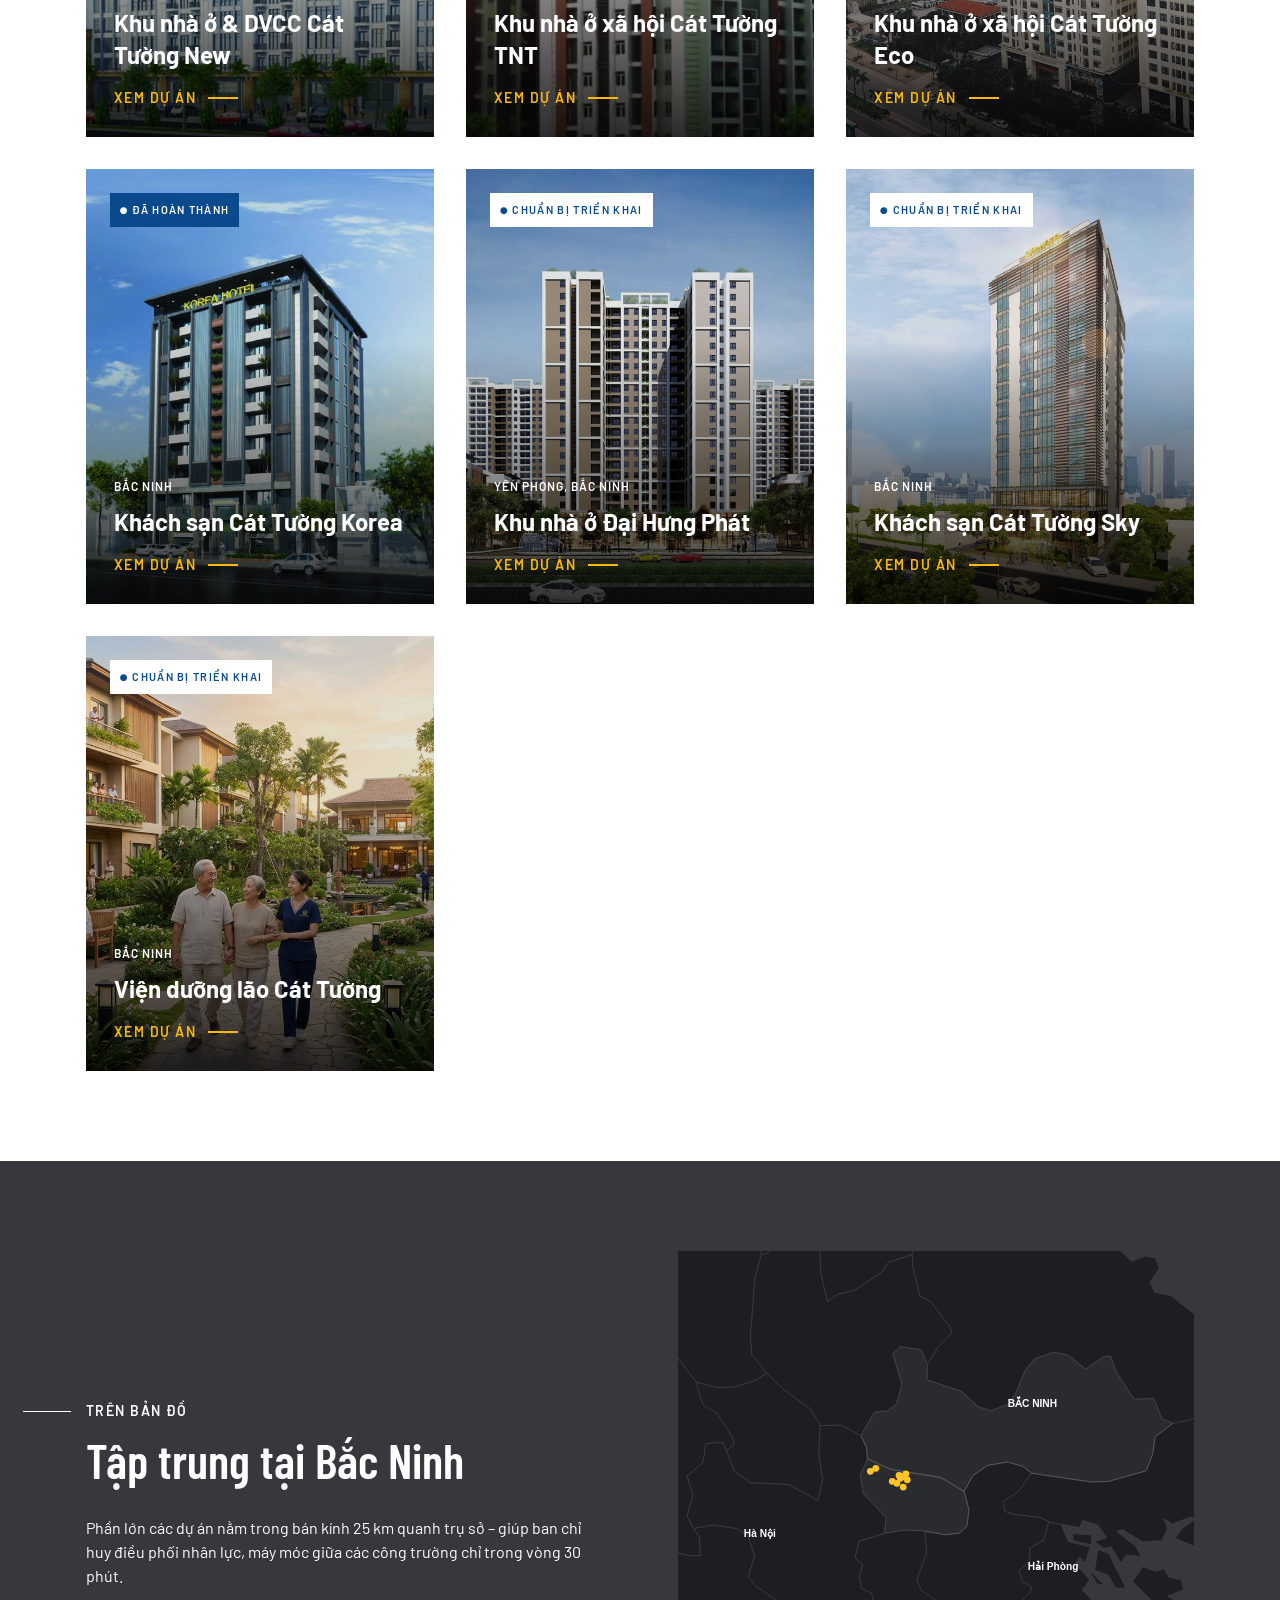
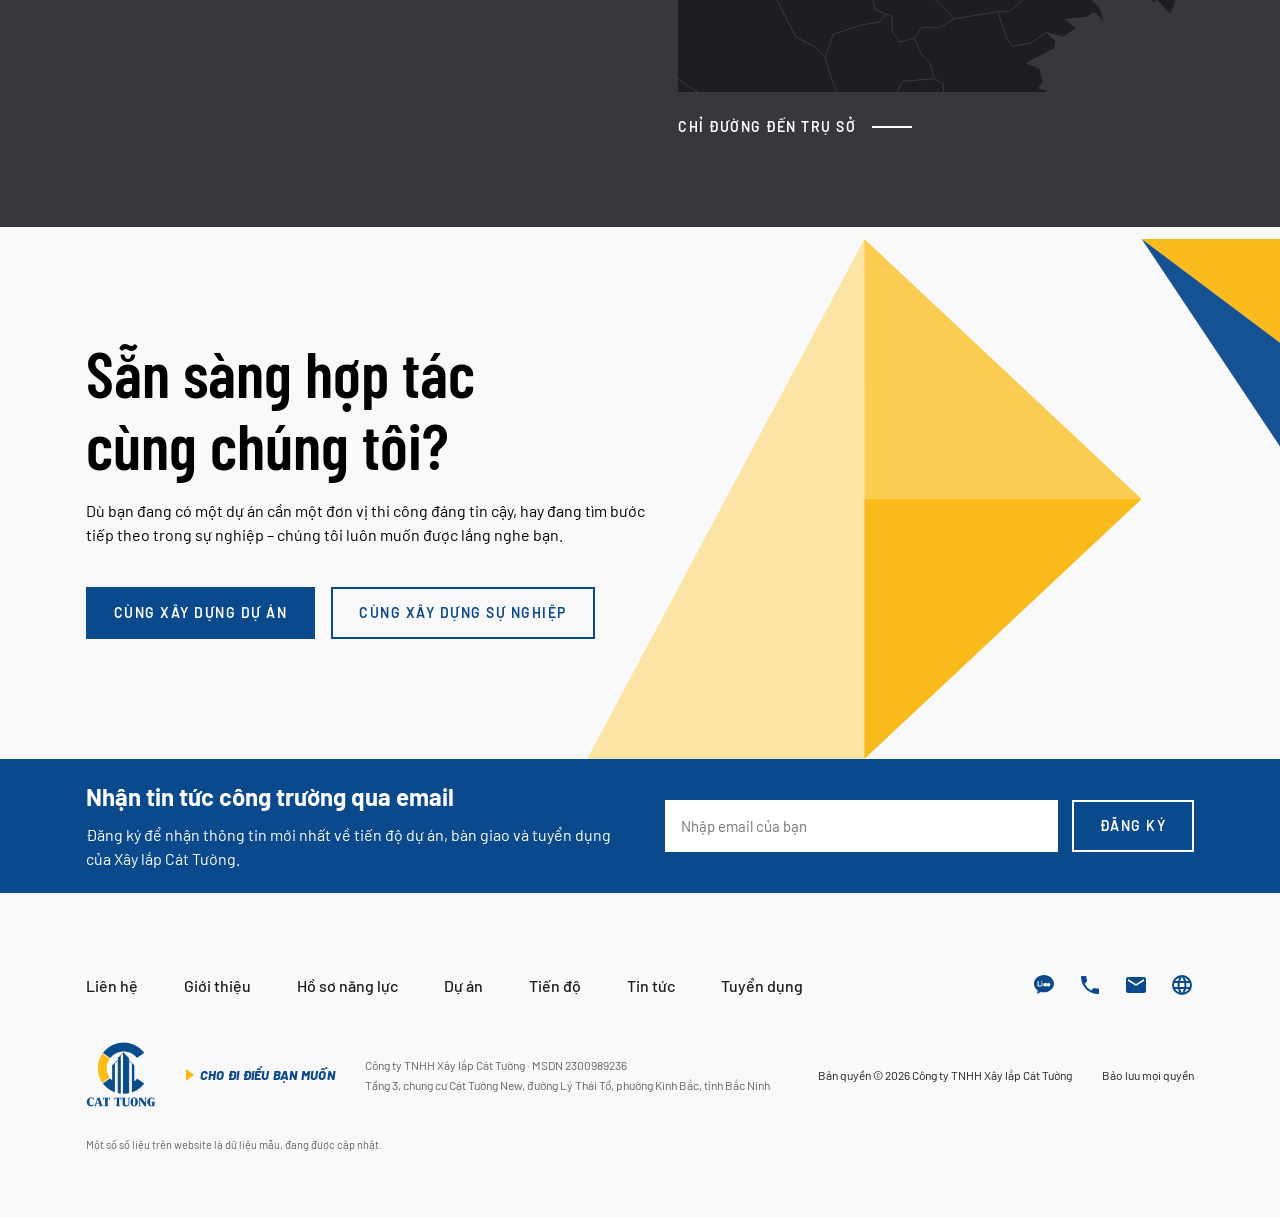
==== commit 1a054fec: "Cache-bust style.css/app.js Co-Authored-By: Claude Opus 5.5 <noreply@anthropic.com>" ====
--- a/du-an-chi-tiet.html
+++ b/du-an-chi-tiet.html
@@ -7,12 +7,12 @@
 <link rel="icon" href="img/logo.png">
 <link rel="preconnect" href="https://fonts.googleapis.com"><link rel="preconnect" href="https://fonts.gstatic.com" crossorigin>
 <link href="https://fonts.googleapis.com/css2?family=Barlow:ital,wght@0,400;0,500;0,600;0,700;0,800;1,400;1,800&family=Barlow+Condensed:wght@500;600;700&display=swap" rel="stylesheet">
-<link rel="stylesheet" href="assets/style.css">
+<link rel="stylesheet" href="assets/style.css?v=navy1">
 </head>
 <body data-page="du-an">
 <main id="main"><div id="root"></div></main>
 <script>document.write('<scr'+'ipt src="assets/data.js?v='+Math.floor(Date.now()/60000)+'"></scr'+'ipt>')</script>
-<script src="assets/app.js"></script>
+<script src="assets/app.js?v=navy1"></script>
 <script>
 const id=new URLSearchParams(location.search).get('id'), P=CT.projects;
 if(!P.find(x=>x.id===id)) location.replace('du-an.html');
--- a/assets/style.css
+++ b/assets/style.css
@@ -1,12 +1,12 @@
 /* Xây lắp Cát Tường — hệ thiết kế theo pcl.com
-   Màu: xanh PCL #00502F, vàng #FFC425, than chì #36383D, nền xám #F9F9F9
+   Màu: xanh navy #0A4A8C (logo), vàng #F8B810, than chì #36383D, nền xám #F9F9F9
    Chữ: Barlow (thân) + Barlow Condensed (tiêu đề) – đúng font PCL, có đủ dấu tiếng Việt */
 :root{
-  --red:#00502F;--red-dark:#004026;--red-faded:#E3EDE8;--teal:#1E1E1E;--teal-dark:#36383D;--black:#36383D;--yellow:#FFC425;
+  --red:#0A4A8C;--red-dark:#083A70;--red-faded:#E4ECF6;--teal:#1E1E1E;--teal-dark:#36383D;--black:#36383D;--yellow:#F8B810;
   --gray-l:#E2E2E2;--gray-d:#CFCFCF;--soft:#F9F9F9;--line:#E2E2E2;--paper:#fff;
   --ink:#1E1E1E;--ink-2:#1E1E1E;--muted:#5f6166;
   --navy:var(--black);--blue:var(--red);--accent:var(--yellow);--sky:var(--red);
-  --green:#00502F;--sage:#9DBDAE;--y2:#FFE59E;--y3:#FFD25A;--char:#36383D;
+  --green:#0A4A8C;--sage:#9DB5D3;--y2:#FDE3A0;--y3:#FBCB4A;--char:#36383D;
   --max:1152px;--gut:clamp(16px,6.7vw,144px);--radius:0px;
   --font:'Barlow',ui-sans-serif,system-ui,sans-serif;
   --f-head:'Barlow Condensed','Barlow',ui-sans-serif,system-ui,sans-serif;
@@ -685,7 +685,7 @@
 .phero p{font-size:17px;line-height:1.6;max-width:40em}
 .crumbs{font-family:var(--font);font-weight:500;font-size:13px;letter-spacing:.06em;margin-bottom:26px}
 .crumbs a:hover{color:var(--yellow)}
-.phero::after{content:"";position:absolute;z-index:2;right:0;bottom:0;width:min(190px,20vw);aspect-ratio:400/300;background:url("data:image/svg+xml,%3Csvg xmlns='http://www.w3.org/2000/svg' viewBox='0 0 400 300'%3E%3Cpath d='M160 0l160 150H160z' fill='%23FFD25A'/%3E%3Cpath d='M160 150h160L160 300z' fill='%23FFC425'/%3E%3Cpath d='M320 150h80v150z' fill='%23FFE59E'/%3E%3C/svg%3E") no-repeat right bottom/contain}
+.phero::after{content:"";position:absolute;z-index:2;right:0;bottom:0;width:min(190px,20vw);aspect-ratio:400/300;background:url("data:image/svg+xml,%3Csvg xmlns='http://www.w3.org/2000/svg' viewBox='0 0 400 300'%3E%3Cpath d='M160 0l160 150H160z' fill='%23FBCB4A'/%3E%3Cpath d='M160 150h160L160 300z' fill='%23F8B810'/%3E%3Cpath d='M320 150h80v150z' fill='%23FDE3A0'/%3E%3C/svg%3E") no-repeat right bottom/contain}
 
 /* ---------- tam giác trang trí ---------- */
 .deco{position:absolute;pointer-events:none;z-index:0}
@@ -727,7 +727,7 @@
 .wwd .tabs{margin:40px 0 46px}
 .pane{display:none}.pane.on{display:grid;animation:fade .5s}
 .wwd .pane{grid-template-columns:1fr 1fr;gap:clamp(30px,5vw,70px);align-items:center}
-.wwd .pane img{width:100%;aspect-ratio:4/3.4;object-fit:cover}
+.wwd .pane img,.wwd .pane video{width:100%;aspect-ratio:4/3.4;object-fit:cover}
 .pane h3{font-family:var(--f-head);font-weight:600;font-size:clamp(32px,3.2vw,46px);line-height:1.12;margin-bottom:22px}
 .pane p{font-size:15px;line-height:1.75;margin-bottom:30px;max-width:34em}
 .wwb .h2{max-width:22ch}
@@ -891,7 +891,7 @@
 .dark .statement em,.vbg .statement em{color:var(--yellow)}
 .bar{border-radius:0;height:5px}.bar i{border-radius:0;background:var(--green)}
 .dark .bar i{background:var(--yellow)}
-.ms li.c::after{box-shadow:0 0 0 5px rgba(0,80,47,.15)}
+.ms li.c::after{box-shadow:0 0 0 5px rgba(10,74,140,.15)}
 .legacy .yrs button{border-radius:0;font-family:var(--f-head);font-weight:600 !important;font-size:18px}
 .legacy .yrs button.on{background:var(--green)}
 .lcard,.mbox,.tl-pane img,.chap figure img,.duo img,.doc img,.gal a,.pcard,.article img{border-radius:0}
@@ -926,3 +926,74 @@
 .hero-tabs .pause{border-color:#fff}
 .srch input::-webkit-search-cancel-button{display:none}
 .srch{background:#fff}
+
+/* ===== kiểu chữ đo trực tiếp từ pcl.com (1440px) ===== */
+body{font-size:16px;line-height:24px;color:#000}
+p,.lead,.who .txt p,.wwd .pane p,.pane p,.card-s p,.own p,.spot .q,.imt p,.pf p,.subs p{font-size:16px;line-height:24px;color:inherit;font-weight:400}
+.nav>li>a{font-size:14px;font-weight:600;line-height:21.98px}
+.hdr .region{font-size:16px;font-weight:500}
+.eyebrow{font-size:14px !important;font-weight:600 !important;line-height:21.98px;letter-spacing:1.5px !important;color:#36383D !important}
+.dark .eyebrow,.vbg .eyebrow,.phero .eyebrow,.hero .eyebrow,.wwk .eyebrow{color:#fff !important}
+.h2,.pf h2,.wwb .h2,.vals h3,.statement{font-family:var(--f-head);font-size:48px;line-height:56.16px;font-weight:600;color:inherit}
+.sec:not(.dark):not(.vbg) .h2{color:#000}
+.hero h1,.phero h1{font-family:var(--font);font-size:72px;line-height:1.1;font-weight:700;max-width:15ch}
+.hero-tabs button{font-family:var(--f-head);font-size:20px;line-height:28px;font-weight:600}
+.arr,.link,.btn,.pc .more{font-family:var(--font);font-size:14px;line-height:21.98px;font-weight:600;letter-spacing:1.5px}
+.kpis b{font-family:var(--f-head);font-size:32px;line-height:38.08px;font-weight:700}
+.kpis span{font-family:var(--font);font-size:20px;line-height:28px;font-weight:600;color:#000;margin-top:0}
+.big b{font-size:104px;line-height:112.32px;font-weight:600}
+.big>span{font-size:20px;line-height:28px;font-weight:400}
+.big small{font-size:14px;line-height:21.98px;font-weight:400}
+.tabs button,.chip,.subnav a{font-family:var(--f-head);font-size:20px !important;line-height:28px;font-weight:600 !important}
+.pane h3,.imt h3,.spot h3{font-family:var(--font);font-weight:700;color:#000}
+.wwd .pane h3{font-size:48px;line-height:56.16px}
+.imt h3,.spot h3{font-size:40px;line-height:48px}
+.card-s .k{font-size:14px;line-height:21.98px;font-weight:600;letter-spacing:1.5px;color:#36383D}
+.card-s h3{font-family:var(--f-head);font-size:48px;line-height:56.16px;font-weight:600;color:#000}
+.card-s dl{font-size:12px;line-height:20.04px;letter-spacing:1px}
+.card-s dt{font-weight:400}.card-s dd{font-weight:700}
+.career-line{font-family:var(--f-head);font-size:32px;line-height:38.08px;font-weight:700}
+.cbtns .btn{font-size:14px}
+.spot .role{font-size:16px;line-height:24px;font-weight:500}
+.news-h h2{font-family:var(--font);font-size:24px;line-height:31.92px;font-weight:700}
+.ncard small{font-size:12px;line-height:20.04px;font-weight:600;letter-spacing:1px;color:#36383D}
+.ncard h3{font-family:var(--font);font-size:20px;line-height:28px;font-weight:600;color:#000}
+.ncard .d{font-size:12px;line-height:20.04px}
+.pf h2{font-size:64px;line-height:71.68px}
+.subs h3{font-size:24px;line-height:31.92px;font-weight:700}
+.ft-top li a{font-size:16px;line-height:25.12px;font-weight:500}
+.ftr .copy,.ft-info{font-size:12px;line-height:20.04px}
+.d-intro h3{font-family:var(--f-head);font-size:32px;line-height:38.08px;font-weight:700}
+.d-links b{font-size:16px;font-weight:600}
+.card h3,.pc h3{font-family:var(--font);font-size:20px;line-height:28px;font-weight:600}
+.pc h3{font-size:24px;line-height:31.92px;font-weight:700}
+.card small,.pc small{font-size:12px;line-height:20.04px;letter-spacing:1px;font-weight:600}
+.h3,.chap h2,.step h3,.icon-row h3{font-family:var(--f-head);font-size:32px;line-height:38.08px;font-weight:700}
+.stat b{font-family:var(--f-head);font-size:64px;line-height:1.08;font-weight:600}
+.stat>span{font-size:16px;line-height:24px;font-weight:600}
+.facts dd,.tbl td,.acc details p,.article{font-size:16px;line-height:24px}
+.acc summary{font-family:var(--font);font-size:20px;line-height:28px;font-weight:600}
+@media (max-width:1100px){.hero h1,.phero h1{font-size:56px}.pf h2{font-size:52px;line-height:1.12}}
+@media (max-width:760px){
+  .hero h1,.phero h1{font-size:40px;line-height:44px}
+  .h2,.wwd .pane h3,.card-s h3,.wwb .h2{font-size:36px;line-height:42px}
+  .pf h2{font-size:40px;line-height:44px}
+  .imt h3,.spot h3{font-size:32px;line-height:38px}
+  .career-line{font-size:26px;line-height:32px}
+  .big b{font-size:80px;line-height:86px}
+  .stat b{font-size:48px}
+}
+
+/* hành trình (khối nền tối trang chủ) */
+.wwk .lg{margin-top:44px}
+.wwk .lg .pane{grid-template-columns:1.35fr 1fr;gap:clamp(30px,5vw,70px);align-items:center}
+.wwk .lg .pane img{width:100%;aspect-ratio:4/3;object-fit:cover}
+.wwk .lg .big b{margin-bottom:6px}
+.wwk .lg .big .pl{font-size:14px;line-height:21.98px;font-weight:600;letter-spacing:1.5px;text-transform:uppercase;color:var(--yellow);margin:0 0 14px}
+.wwk .lg .big h3{font-family:var(--f-head);font-size:32px;line-height:38.08px;font-weight:700;margin-bottom:14px}
+.wwk .lg .big p{font-size:16px;line-height:24px;margin-bottom:30px}
+.wwk .tabs{gap:8px 28px}
+@media (max-width:900px){.wwk .lg .pane{grid-template-columns:1fr}}
+.wwk .h2{color:#fff !important}
+.wwk .lg{display:block}
+.hero h1,.phero h1{max-width:760px}
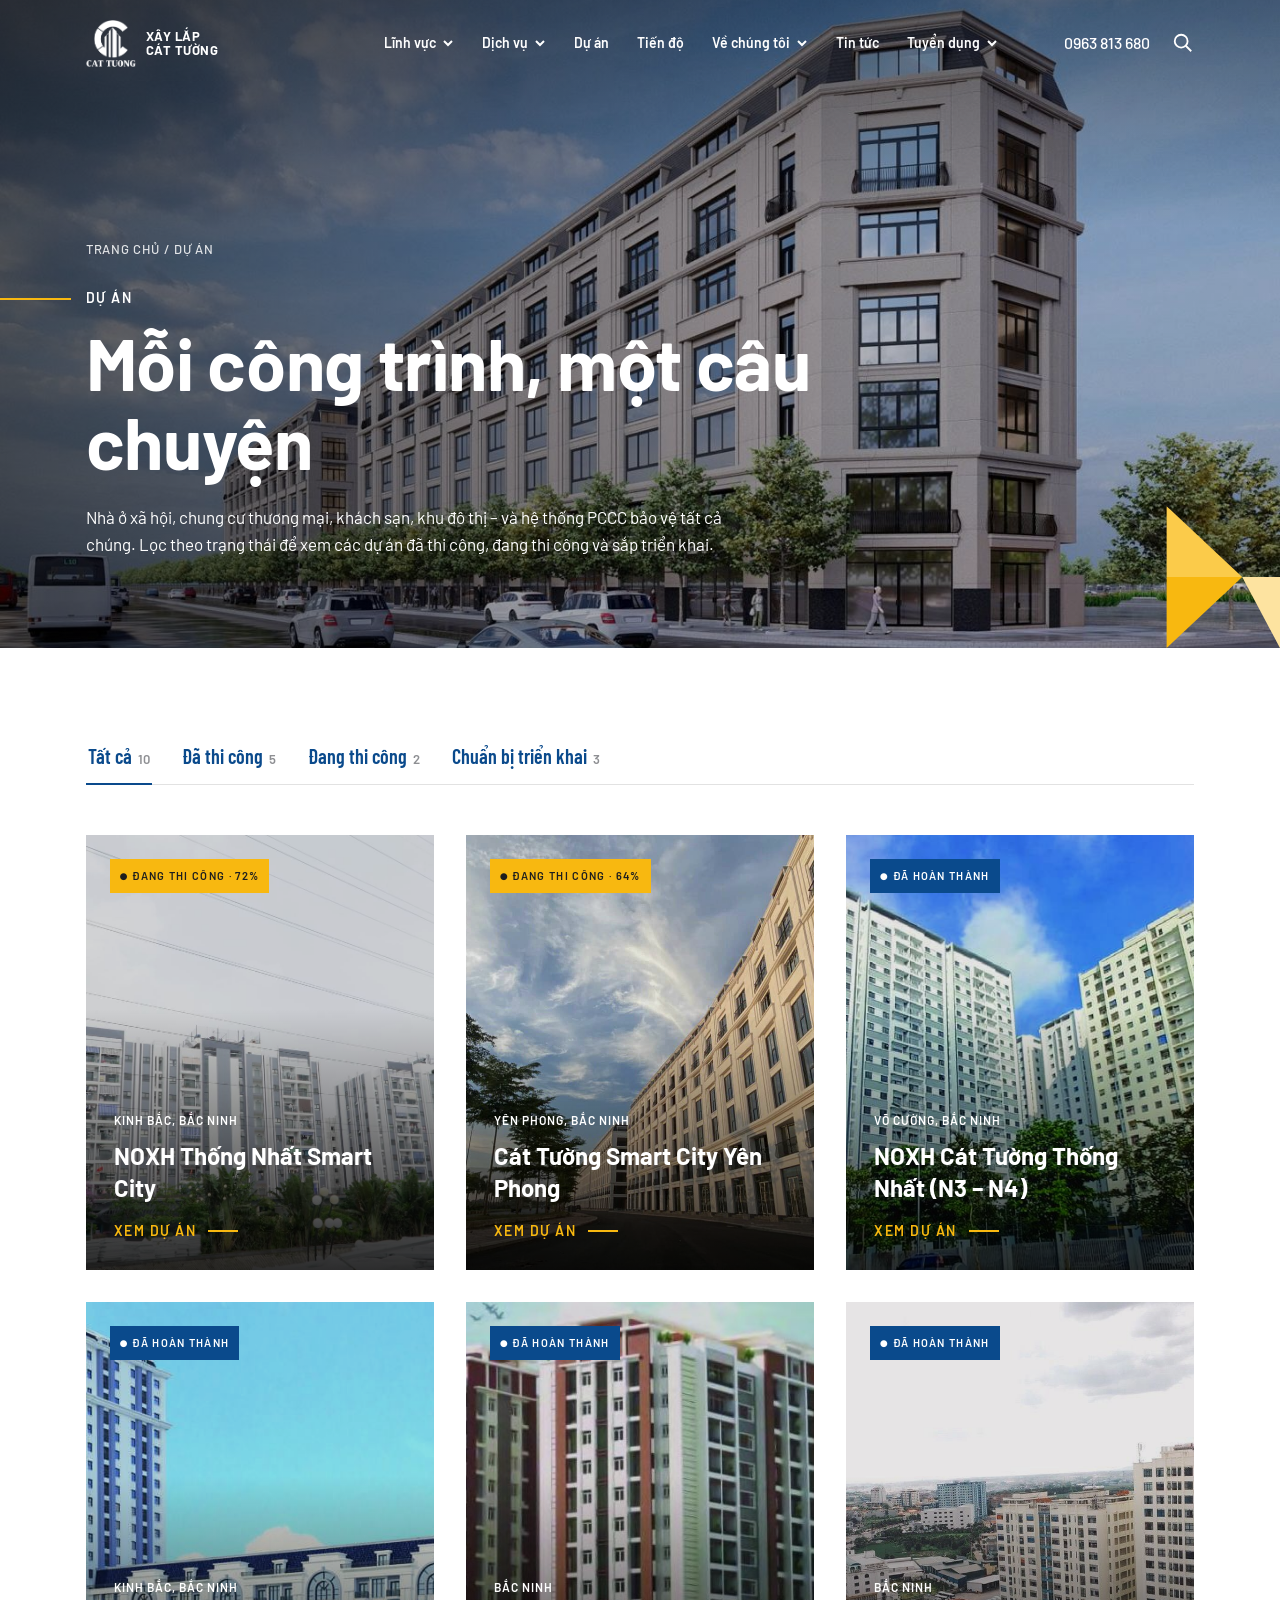
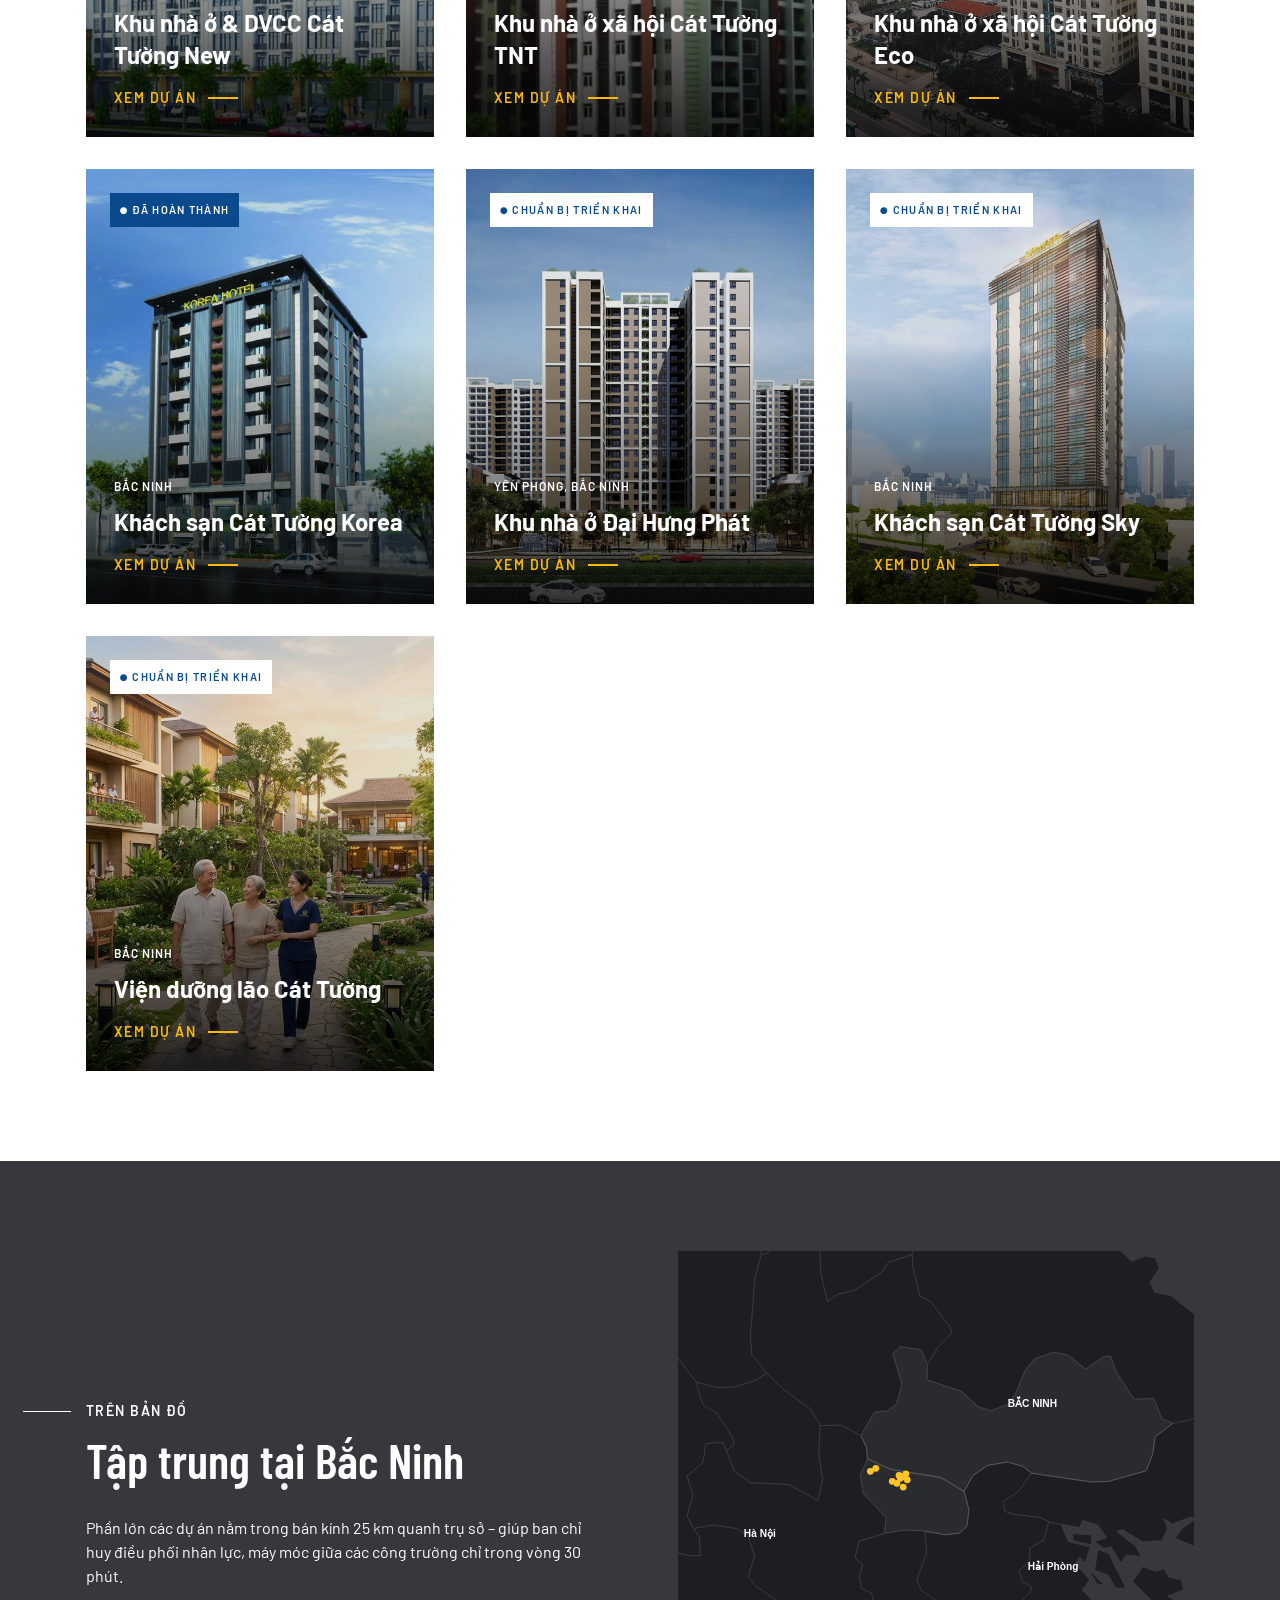
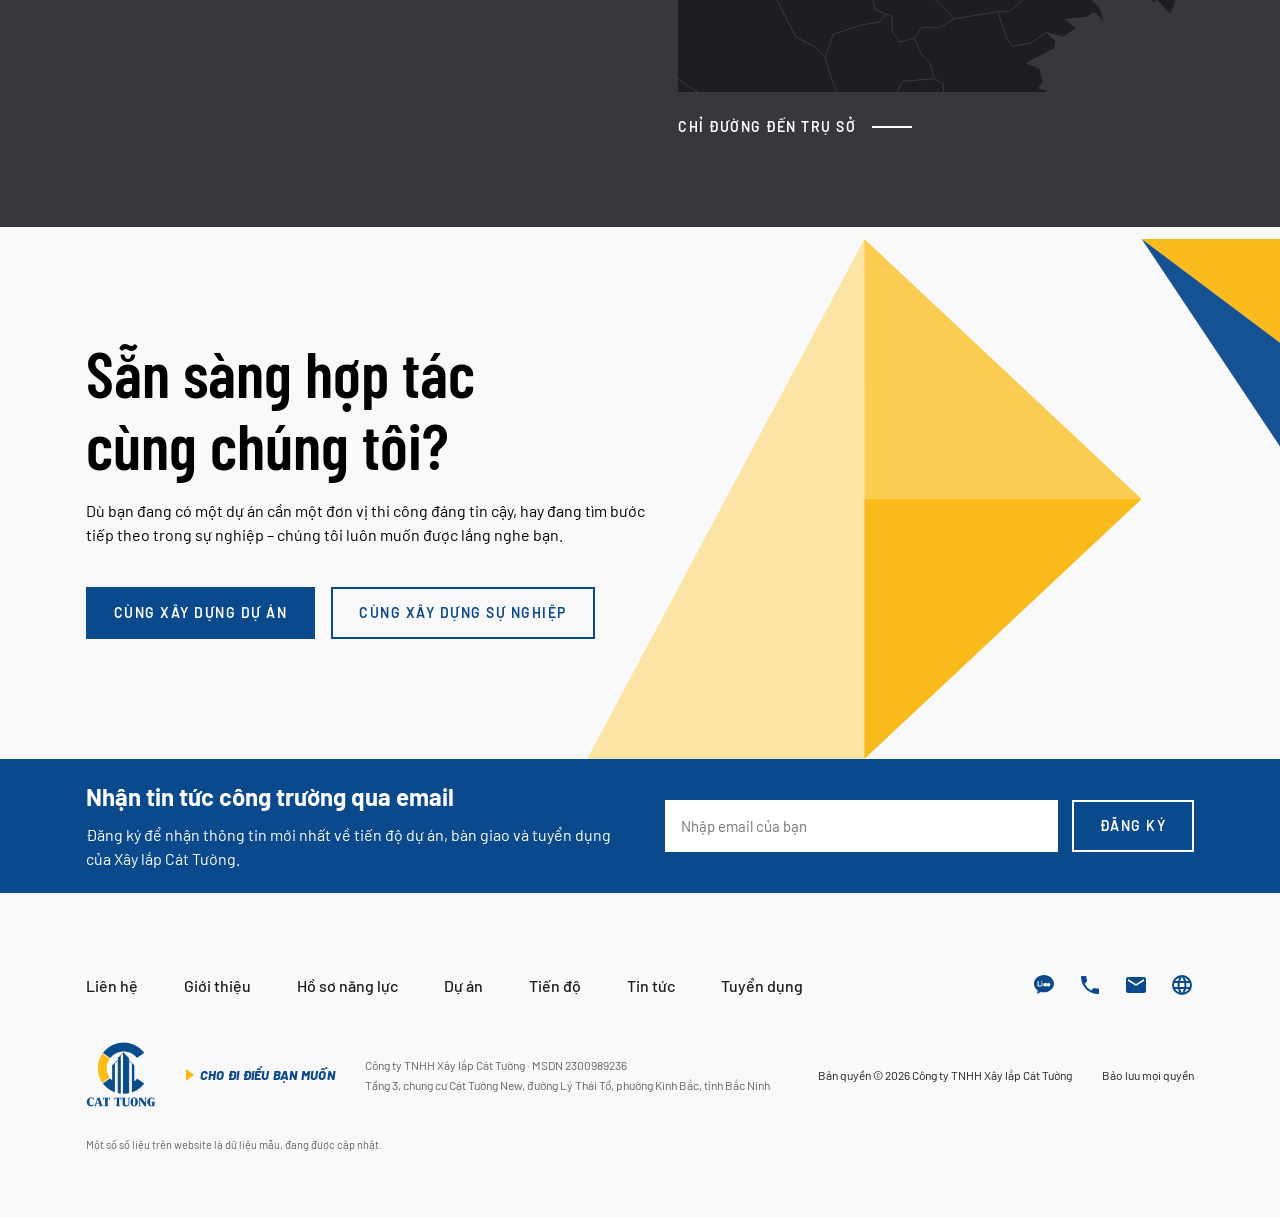
==== commit 41606a2e: "Muc Nhung cong trinh: video to hon; anh bia Thong Nhat Smart City doi sang tns-4 Co-Authored-By: Cla" ====
--- a/du-an-chi-tiet.html
+++ b/du-an-chi-tiet.html
@@ -7,12 +7,12 @@
 <link rel="icon" href="img/logo.png">
 <link rel="preconnect" href="https://fonts.googleapis.com"><link rel="preconnect" href="https://fonts.gstatic.com" crossorigin>
 <link href="https://fonts.googleapis.com/css2?family=Barlow:ital,wght@0,400;0,500;0,600;0,700;0,800;1,400;1,800&family=Barlow+Condensed:wght@500;600;700&display=swap" rel="stylesheet">
-<link rel="stylesheet" href="assets/style.css?v=navy1">
+<link rel="stylesheet" href="assets/style.css?v=navy5">
 </head>
 <body data-page="du-an">
 <main id="main"><div id="root"></div></main>
 <script>document.write('<scr'+'ipt src="assets/data.js?v='+Math.floor(Date.now()/60000)+'"></scr'+'ipt>')</script>
-<script src="assets/app.js?v=navy1"></script>
+<script src="assets/app.js?v=navy5"></script>
 <script>
 const id=new URLSearchParams(location.search).get('id'), P=CT.projects;
 if(!P.find(x=>x.id===id)) location.replace('du-an.html');
--- a/assets/style.css
+++ b/assets/style.css
@@ -726,7 +726,7 @@
 /* ---------- WHAT WE DO / WHAT WE BUILD (tab + ảnh lớn) ---------- */
 .wwd .tabs{margin:40px 0 46px}
 .pane{display:none}.pane.on{display:grid;animation:fade .5s}
-.wwd .pane{grid-template-columns:1fr 1fr;gap:clamp(30px,5vw,70px);align-items:center}
+.wwd .pane{grid-template-columns:1.5fr 1fr;gap:clamp(30px,5vw,70px);align-items:center}
 .wwd .pane img,.wwd .pane video{width:100%;aspect-ratio:4/3.4;object-fit:cover}
 .pane h3{font-family:var(--f-head);font-weight:600;font-size:clamp(32px,3.2vw,46px);line-height:1.12;margin-bottom:22px}
 .pane p{font-size:15px;line-height:1.75;margin-bottom:30px;max-width:34em}
@@ -752,6 +752,8 @@
 /* ---------- CAREERS ---------- */
 .vid{position:relative;display:block;width:100%;aspect-ratio:16/8.3;background:#727272;overflow:hidden;margin:44px 0 30px}
 .vid img{width:100%;height:100%;object-fit:cover;opacity:.75;transition:transform .8s}
+.vid{cursor:pointer}.vid video{width:100%;height:100%;object-fit:cover}
+.vid .snd{position:absolute;right:16px;bottom:16px;background:rgba(0,0,0,.55);color:#fff;font-size:13px;font-weight:600;letter-spacing:.06em;padding:8px 14px}
 .vid:hover img{transform:scale(1.03)}
 .vid i{position:absolute;left:50%;top:50%;width:78px;height:78px;margin:-39px 0 0 -39px;border-radius:50%;background:#fff}
 .vid i::after{content:"";position:absolute;left:31px;top:24px;border-left:22px solid #000;border-top:15px solid transparent;border-bottom:15px solid transparent}
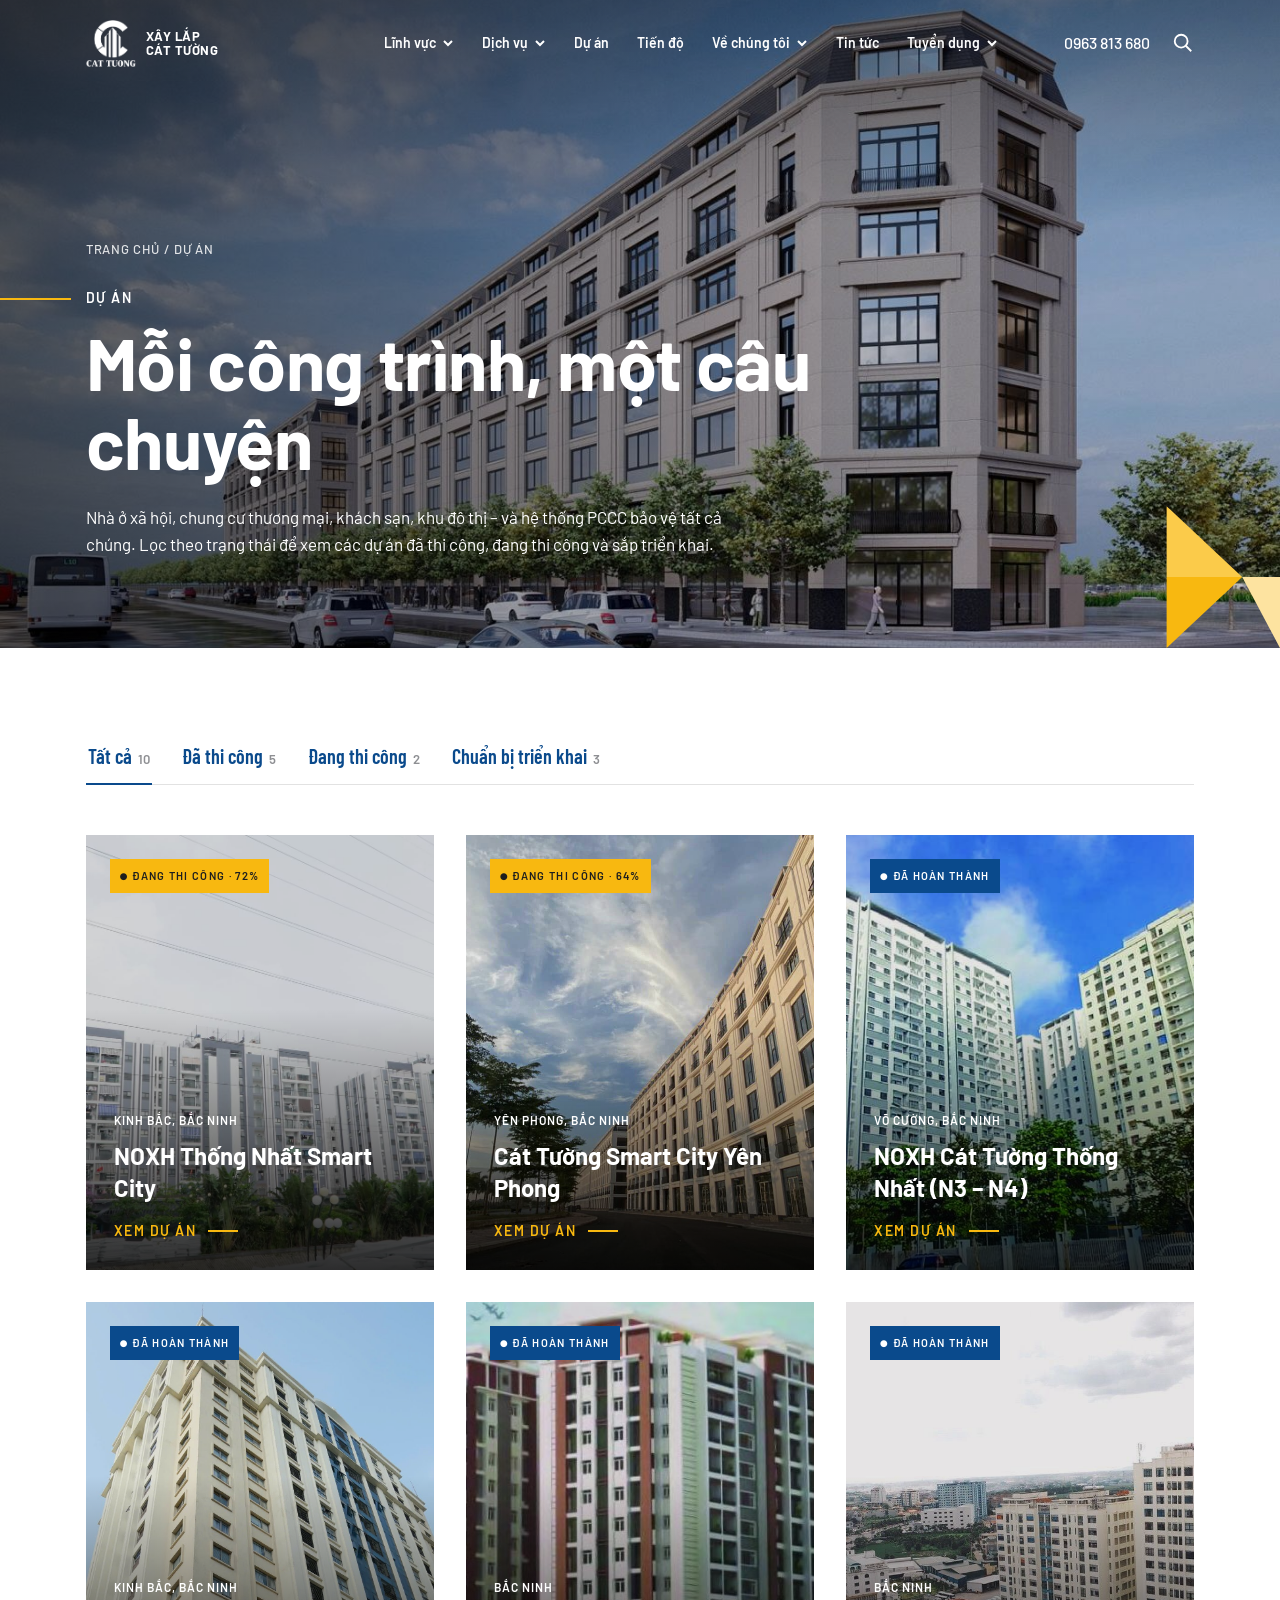
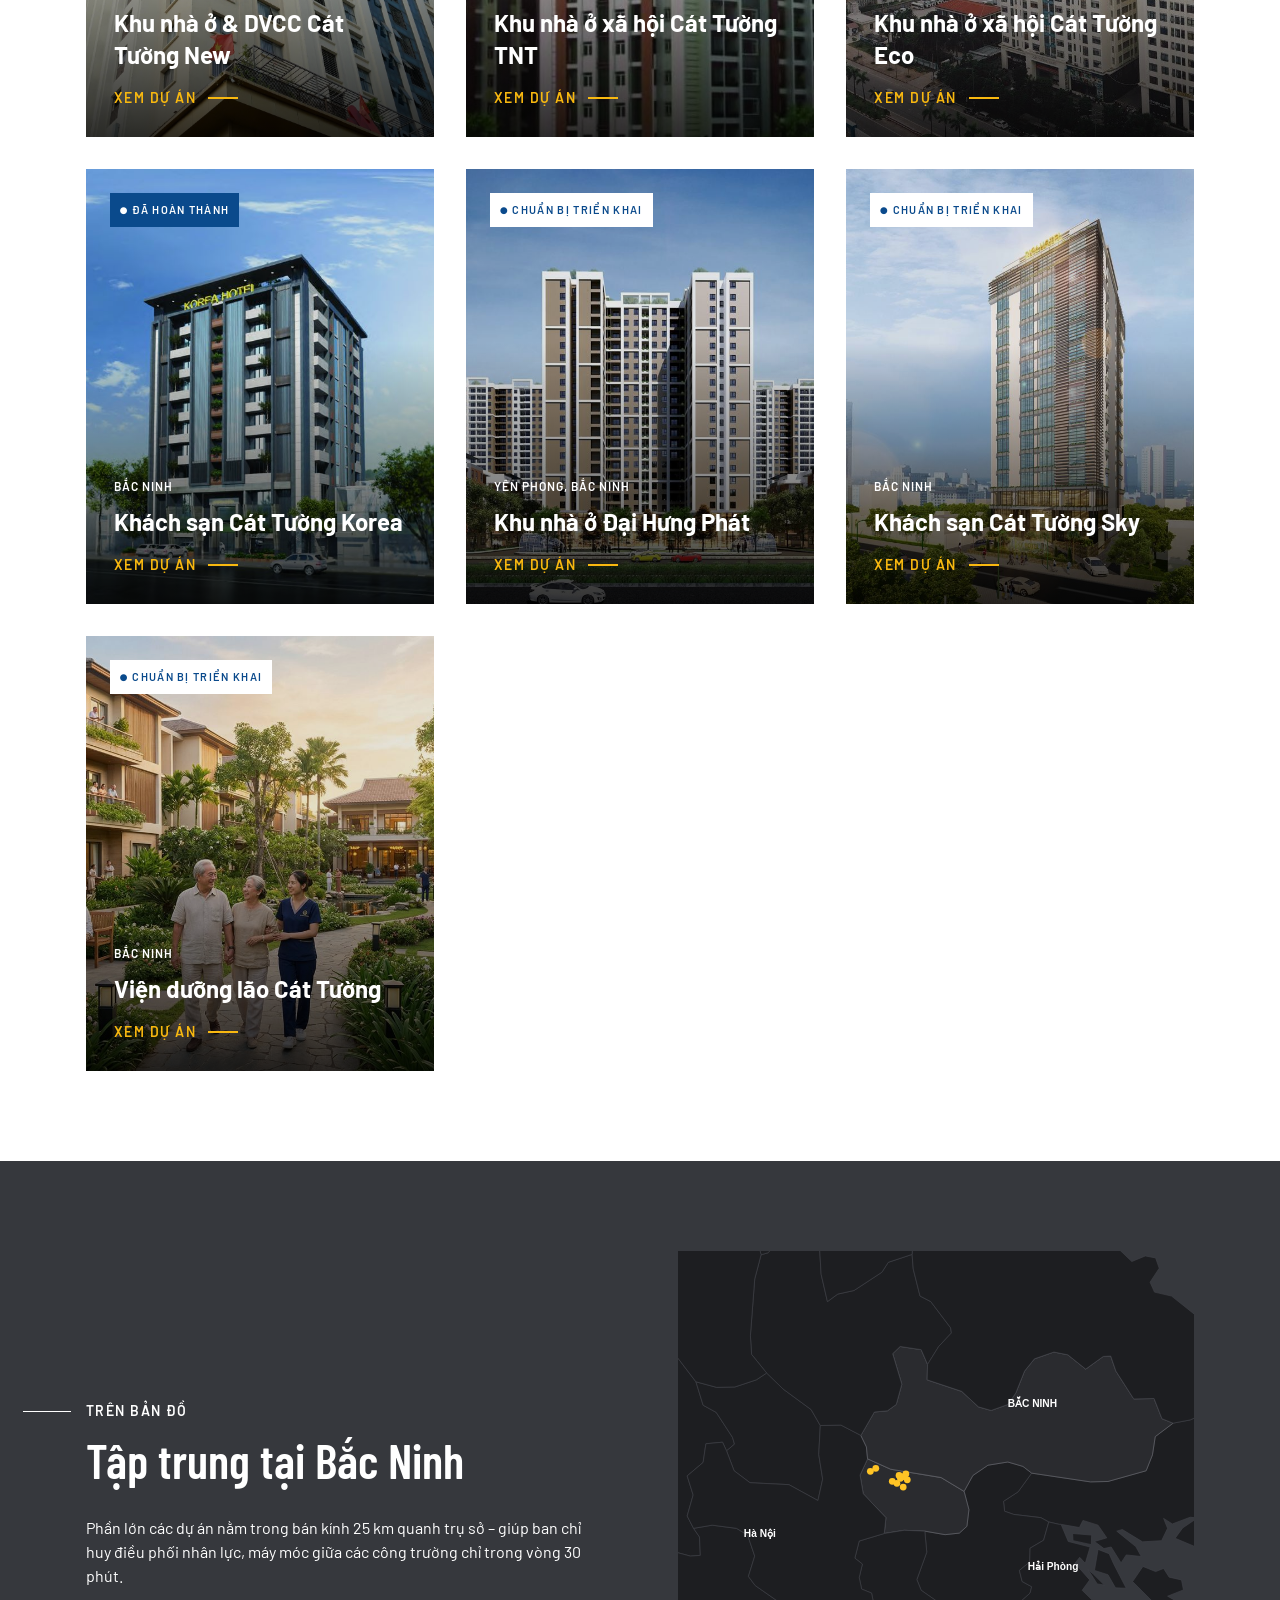
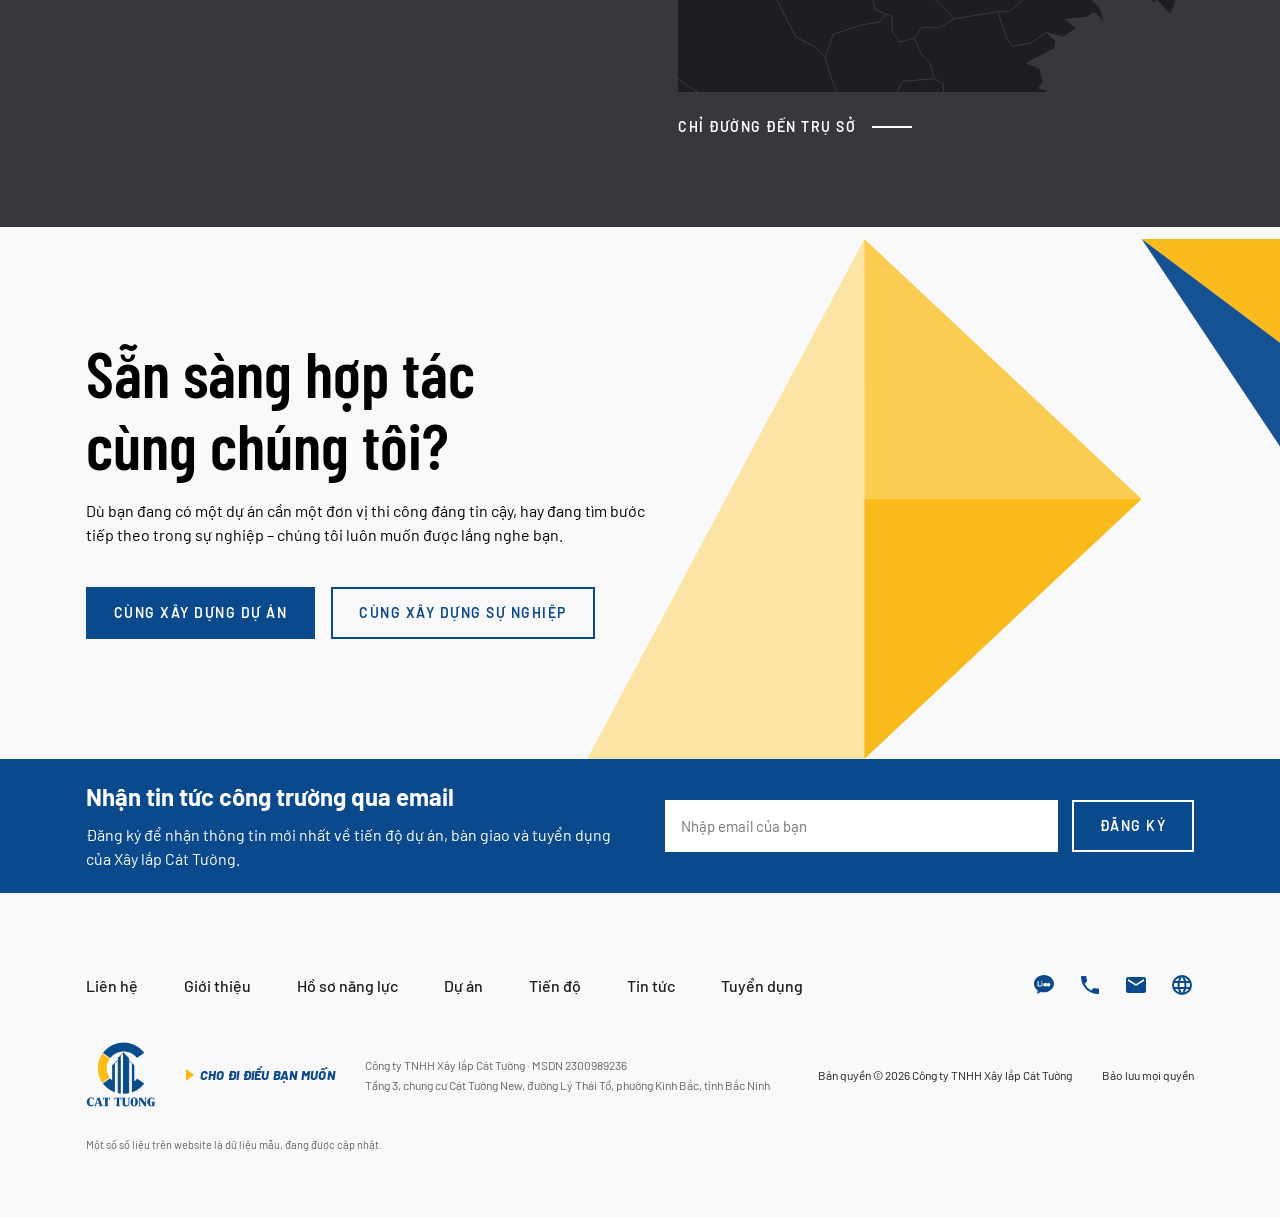
==== commit 5f25a2d6: "Anh that Cat Tuong New lam anh bia, dung dau tab Do thi & thuong mai; dong tuyen dung 1 dong Co-Auth" ====
--- a/du-an-chi-tiet.html
+++ b/du-an-chi-tiet.html
@@ -7,12 +7,12 @@
 <link rel="icon" href="img/logo.png">
 <link rel="preconnect" href="https://fonts.googleapis.com"><link rel="preconnect" href="https://fonts.gstatic.com" crossorigin>
 <link href="https://fonts.googleapis.com/css2?family=Barlow:ital,wght@0,400;0,500;0,600;0,700;0,800;1,400;1,800&family=Barlow+Condensed:wght@500;600;700&display=swap" rel="stylesheet">
-<link rel="stylesheet" href="assets/style.css?v=navy5">
+<link rel="stylesheet" href="assets/style.css?v=navy6">
 </head>
 <body data-page="du-an">
 <main id="main"><div id="root"></div></main>
 <script>document.write('<scr'+'ipt src="assets/data.js?v='+Math.floor(Date.now()/60000)+'"></scr'+'ipt>')</script>
-<script src="assets/app.js?v=navy5"></script>
+<script src="assets/app.js?v=navy6"></script>
 <script>
 const id=new URLSearchParams(location.search).get('id'), P=CT.projects;
 if(!P.find(x=>x.id===id)) location.replace('du-an.html');
--- a/assets/style.css
+++ b/assets/style.css
@@ -954,7 +954,7 @@
 .card-s h3{font-family:var(--f-head);font-size:48px;line-height:56.16px;font-weight:600;color:#000}
 .card-s dl{font-size:12px;line-height:20.04px;letter-spacing:1px}
 .card-s dt{font-weight:400}.card-s dd{font-weight:700}
-.career-line{font-family:var(--f-head);font-size:32px;line-height:38.08px;font-weight:700}
+.career-line{font-family:var(--f-head);font-size:30px;line-height:36px;font-weight:700}
 .cbtns .btn{font-size:14px}
 .spot .role{font-size:16px;line-height:24px;font-weight:500}
 .news-h h2{font-family:var(--font);font-size:24px;line-height:31.92px;font-weight:700}
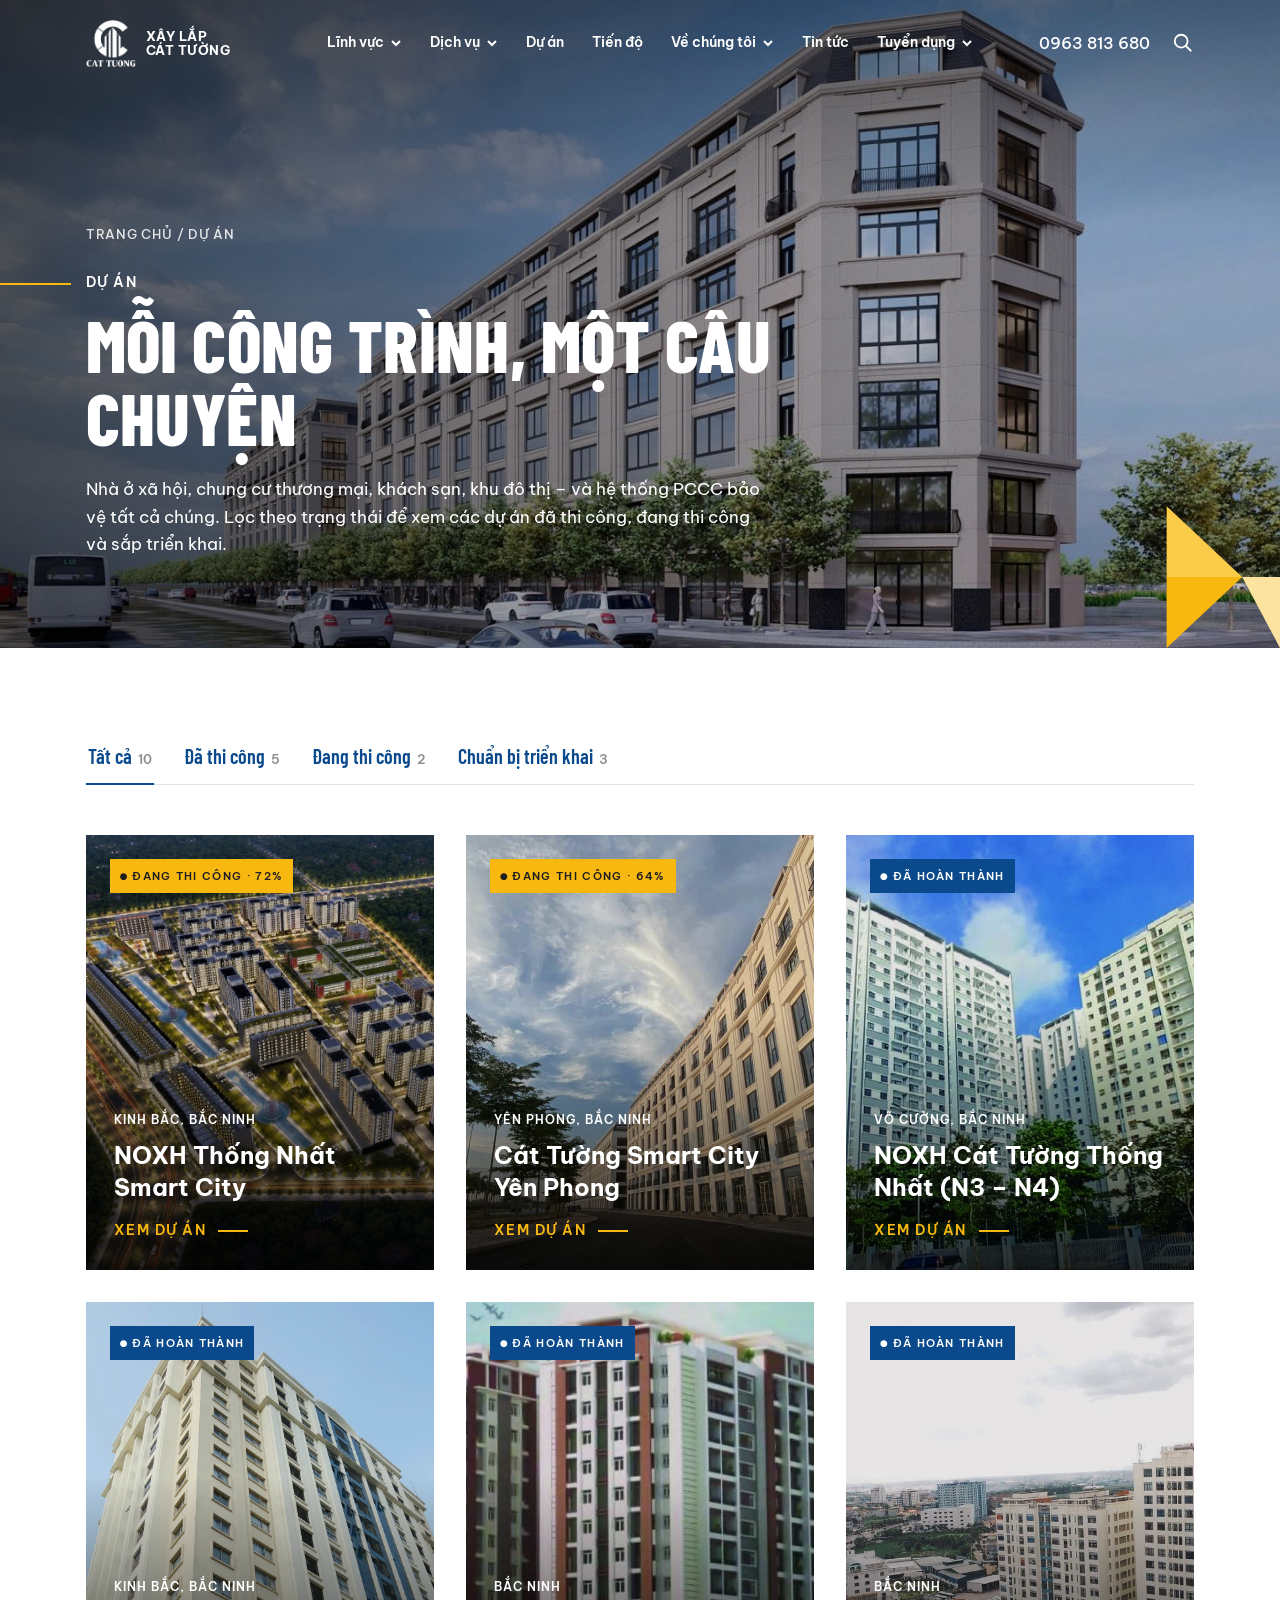
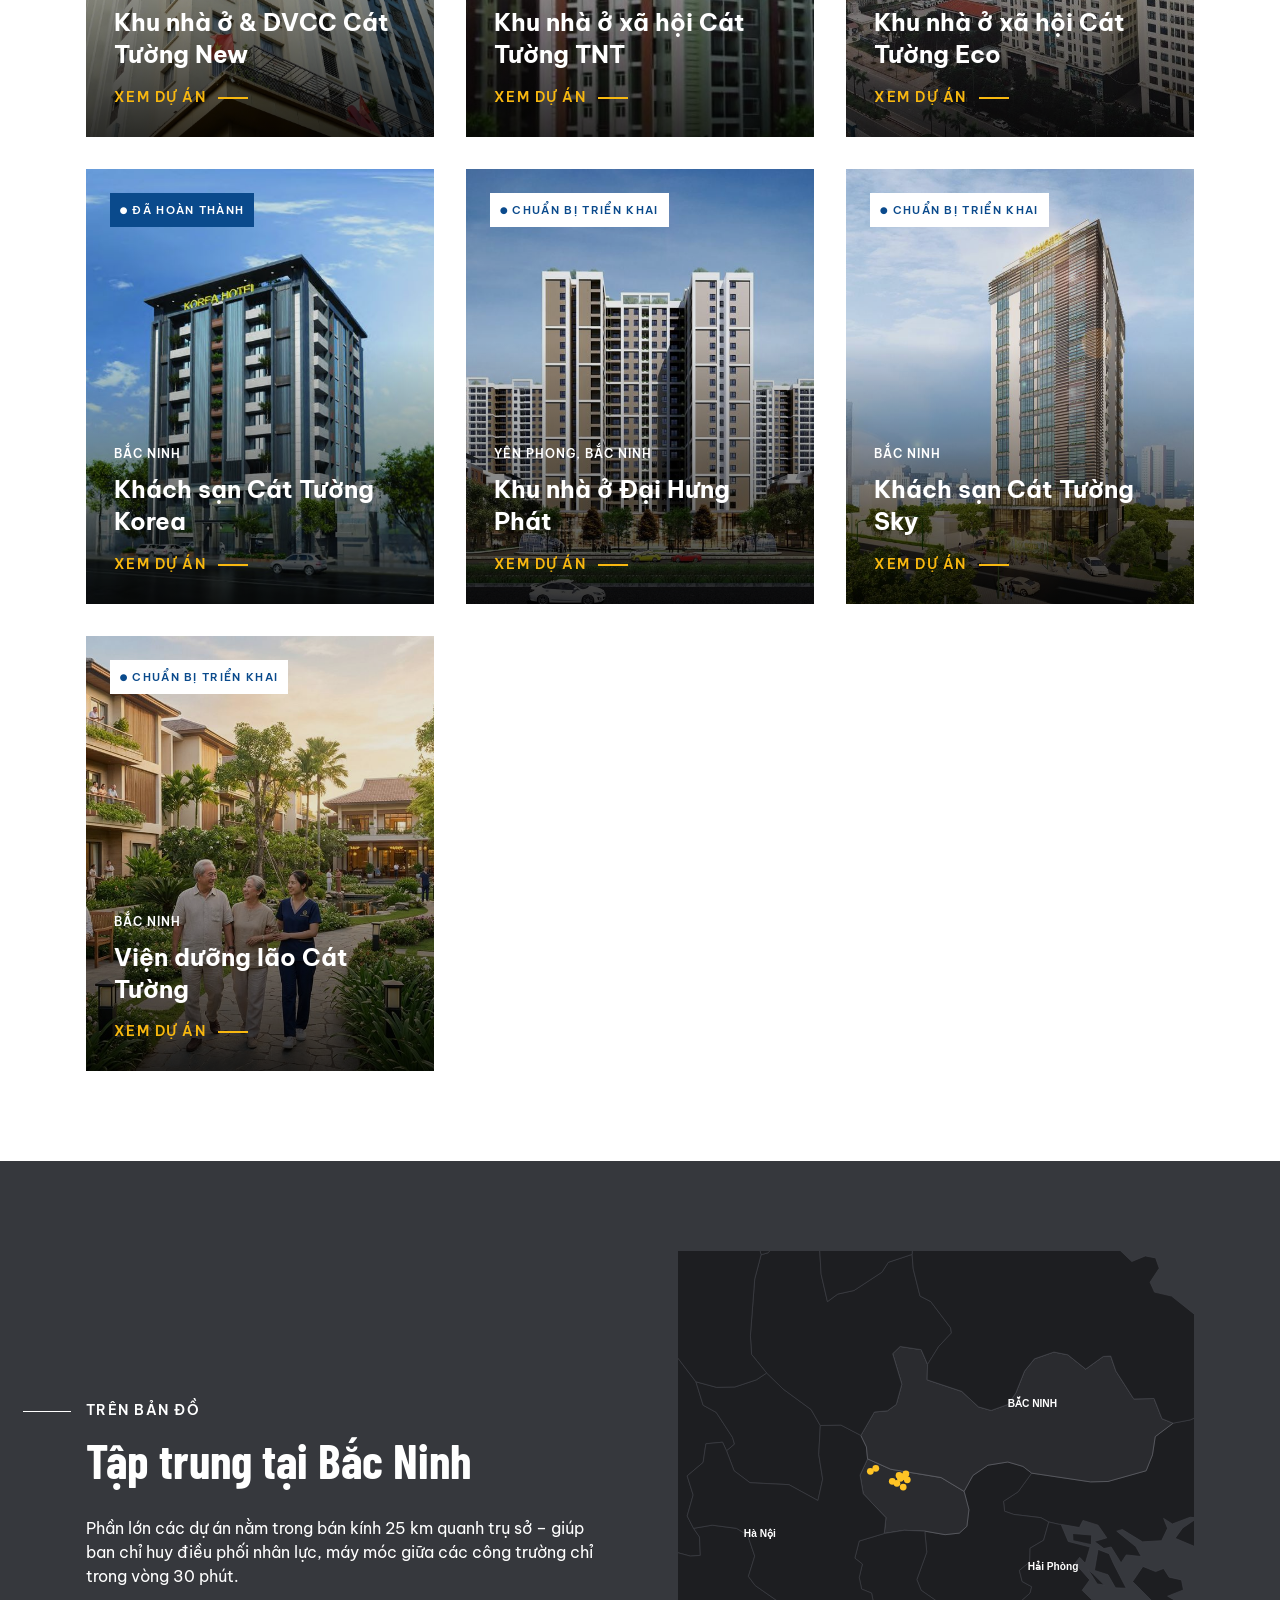
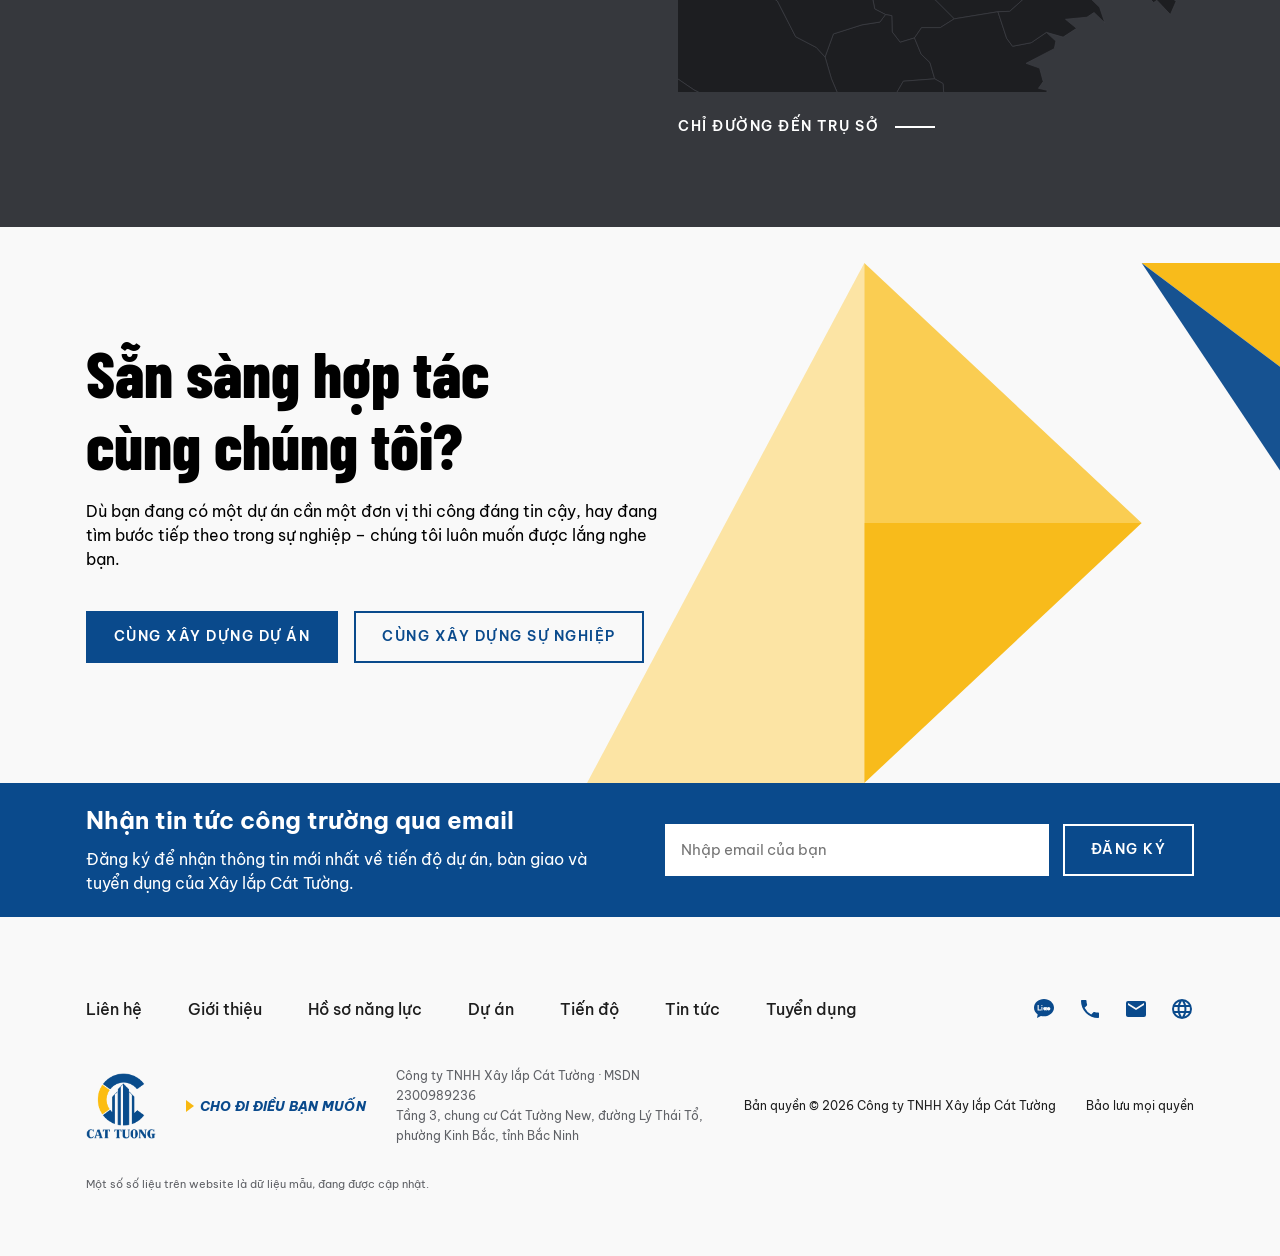
==== commit 89277f7c: "Doi font: than Be Vietnam Pro, tieu de Barlow Condensed 800 (hero viet hoa) Co-Authored-By: Claude O" ====
--- a/du-an-chi-tiet.html
+++ b/du-an-chi-tiet.html
@@ -6,13 +6,13 @@
 <meta name="description" content="Thông tin chi tiết dự án do Công ty TNHH Xây lắp Cát Tường thi công.">
 <link rel="icon" href="img/logo.png">
 <link rel="preconnect" href="https://fonts.googleapis.com"><link rel="preconnect" href="https://fonts.gstatic.com" crossorigin>
-<link href="https://fonts.googleapis.com/css2?family=Barlow:ital,wght@0,400;0,500;0,600;0,700;0,800;1,400;1,800&family=Barlow+Condensed:wght@500;600;700&display=swap" rel="stylesheet">
-<link rel="stylesheet" href="assets/style.css?v=navy6">
+<link href="https://fonts.googleapis.com/css2?family=Be+Vietnam+Pro:ital,wght@0,400;0,500;0,600;0,700;0,800;1,400&family=Barlow+Condensed:wght@500;600;700;800&display=swap" rel="stylesheet">
+<link rel="stylesheet" href="assets/style.css?v=font1">
 </head>
 <body data-page="du-an">
 <main id="main"><div id="root"></div></main>
 <script>document.write('<scr'+'ipt src="assets/data.js?v='+Math.floor(Date.now()/60000)+'"></scr'+'ipt>')</script>
-<script src="assets/app.js?v=navy6"></script>
+<script src="assets/app.js?v=font1"></script>
 <script>
 const id=new URLSearchParams(location.search).get('id'), P=CT.projects;
 if(!P.find(x=>x.id===id)) location.replace('du-an.html');
--- a/assets/style.css
+++ b/assets/style.css
@@ -999,3 +999,9 @@
 .wwk .h2{color:#fff !important}
 .wwk .lg{display:block}
 .hero h1,.phero h1{max-width:760px}
+
+/* ---------- font kiểu mẫu (30/10): thân Be Vietnam Pro, tiêu đề Barlow Condensed đậm ---------- */
+:root{--font:'Be Vietnam Pro',ui-sans-serif,system-ui,sans-serif;--f-mono:'Be Vietnam Pro',ui-sans-serif,system-ui,sans-serif}
+h1,h2,h3,.h2,.h3{font-weight:700}
+.hero h1,.phero h1{font-family:var(--f-head);font-weight:800;text-transform:uppercase;letter-spacing:.005em;line-height:1.02}
+.pane h3,.imt h3,.spot h3,.pf h2{font-family:var(--f-head);font-weight:800}
